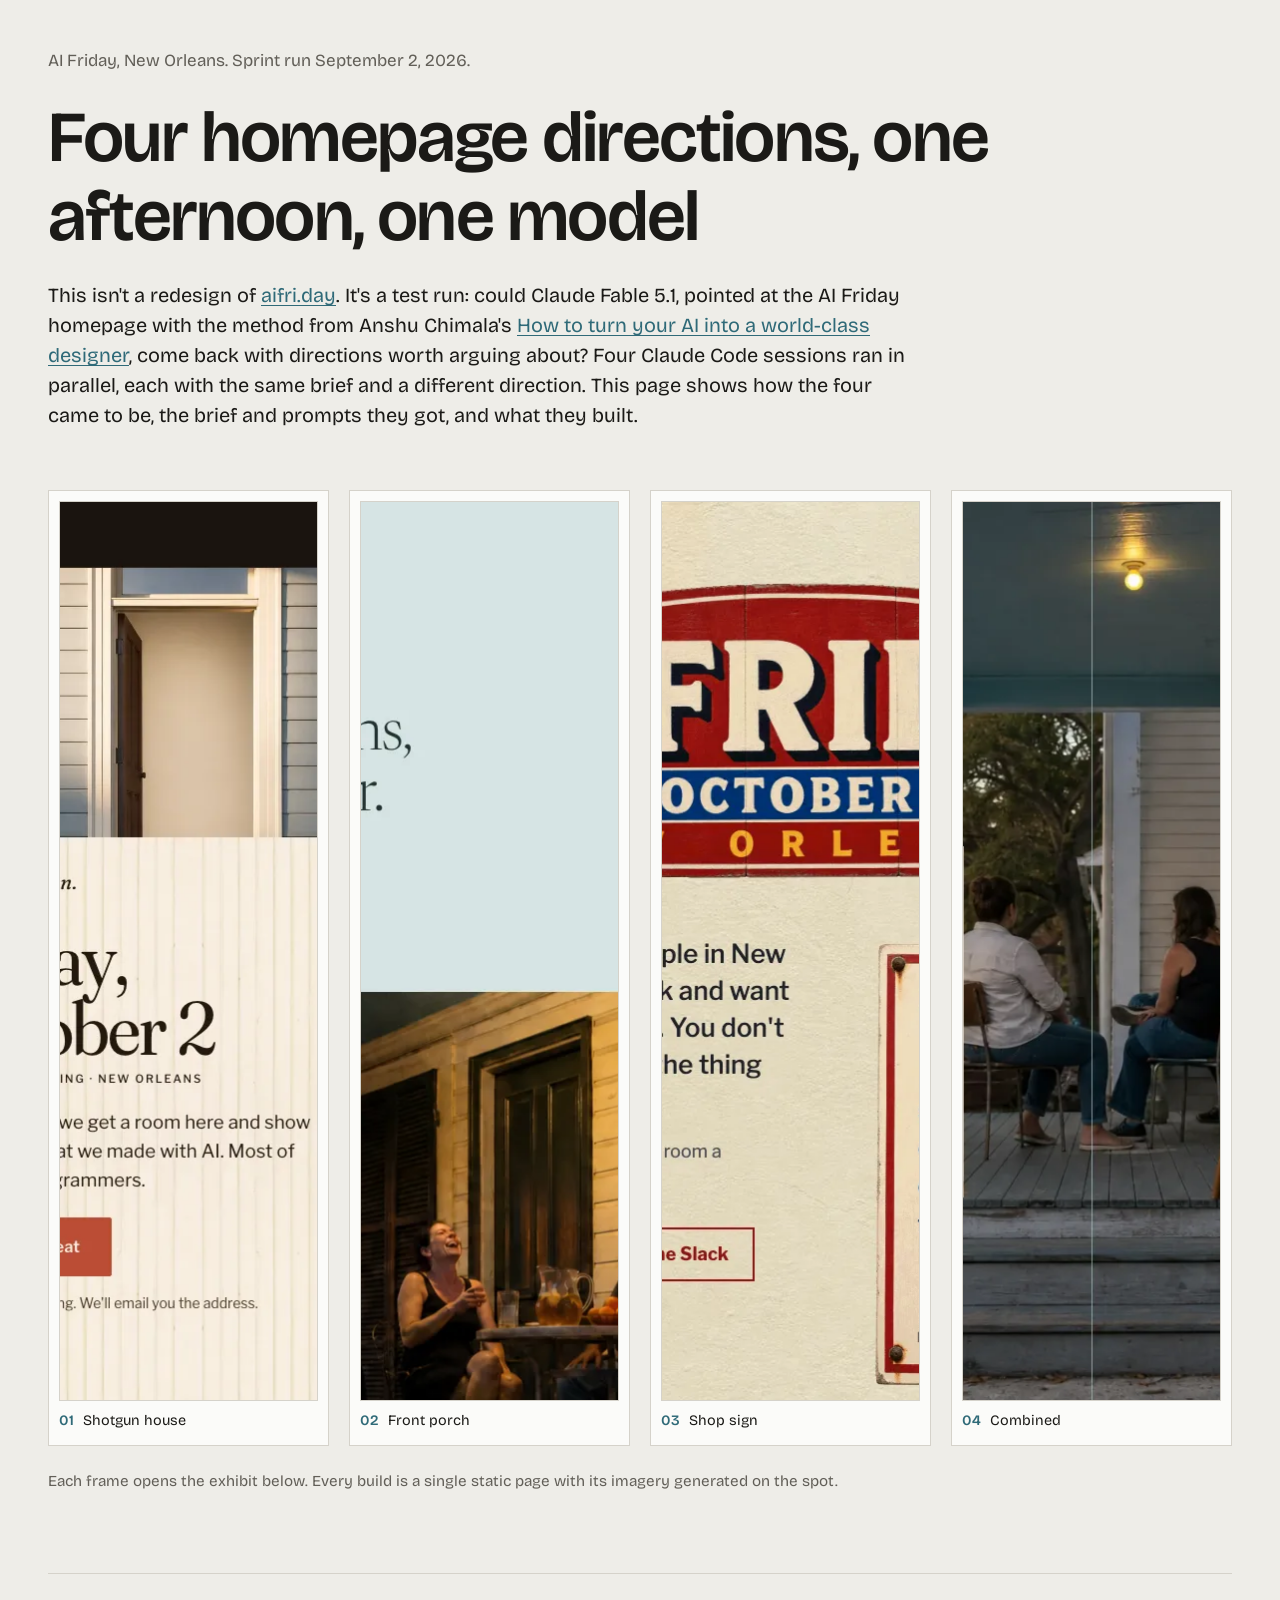
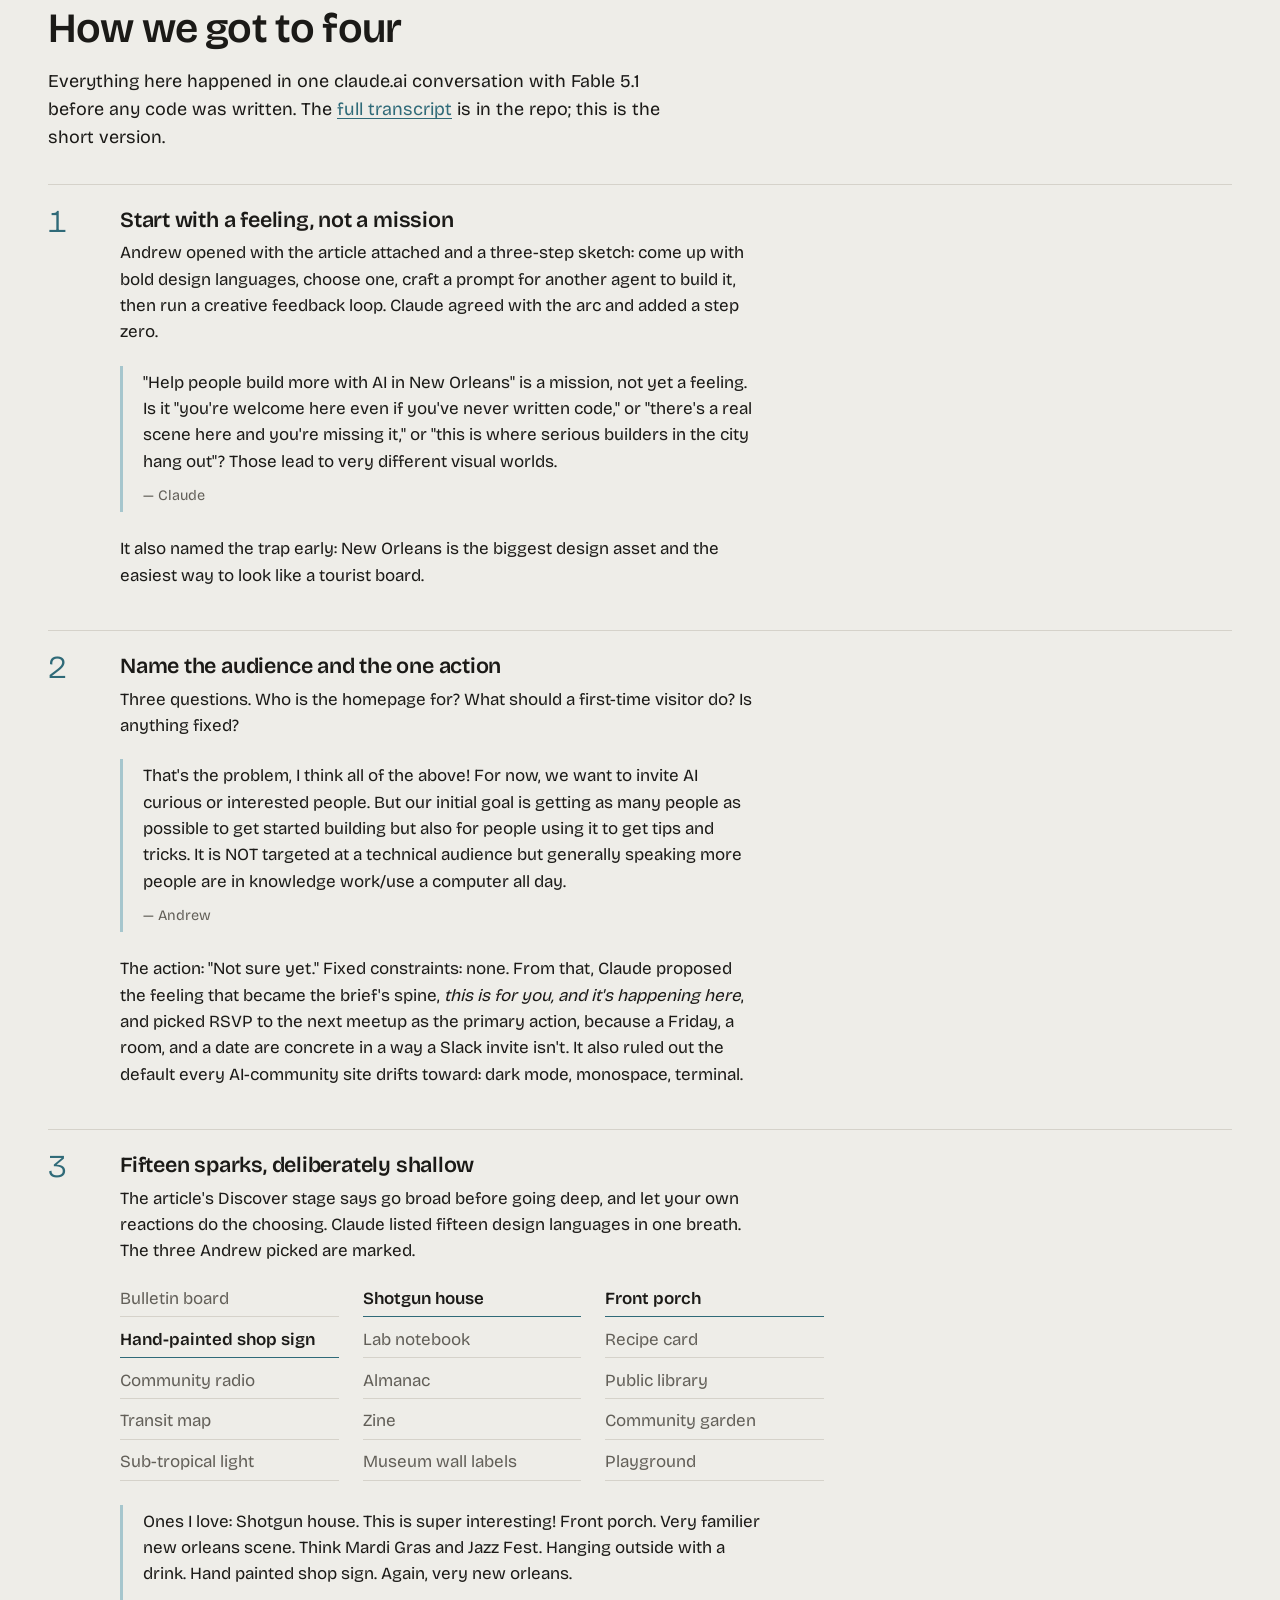
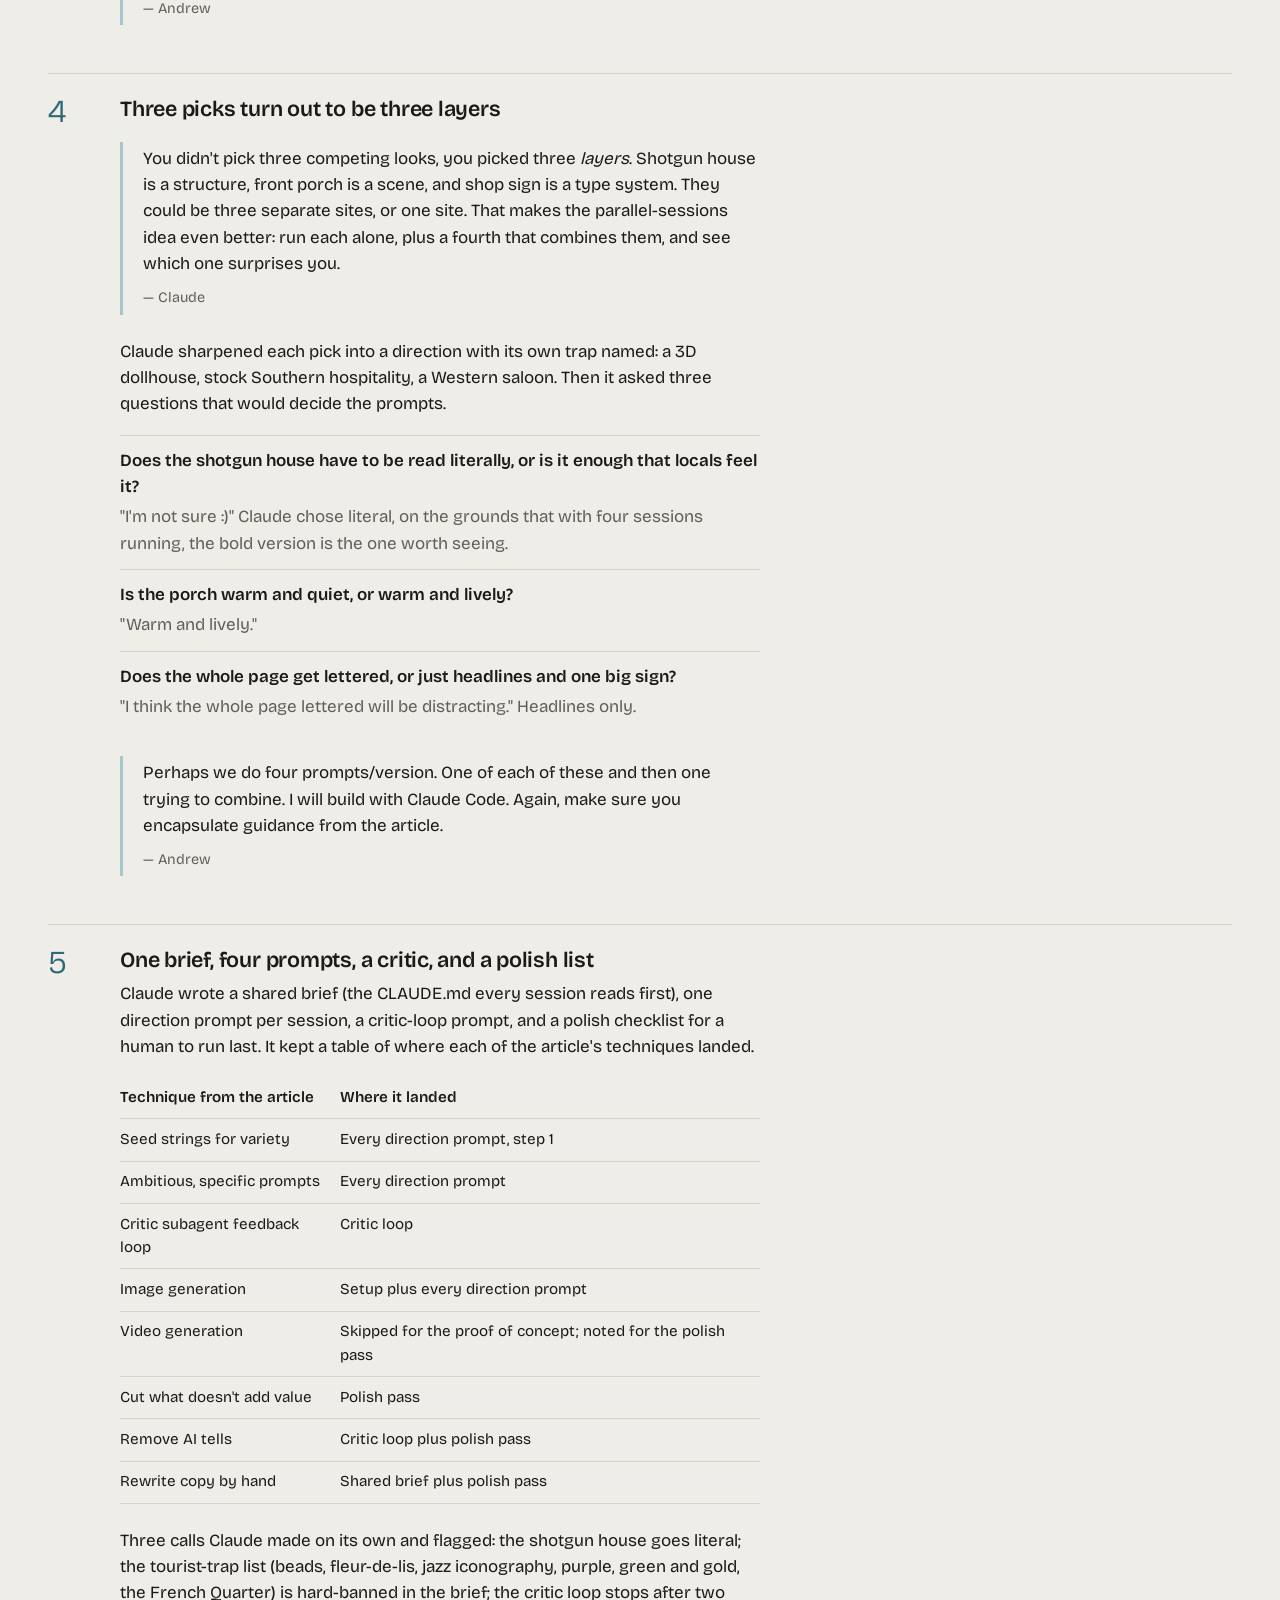
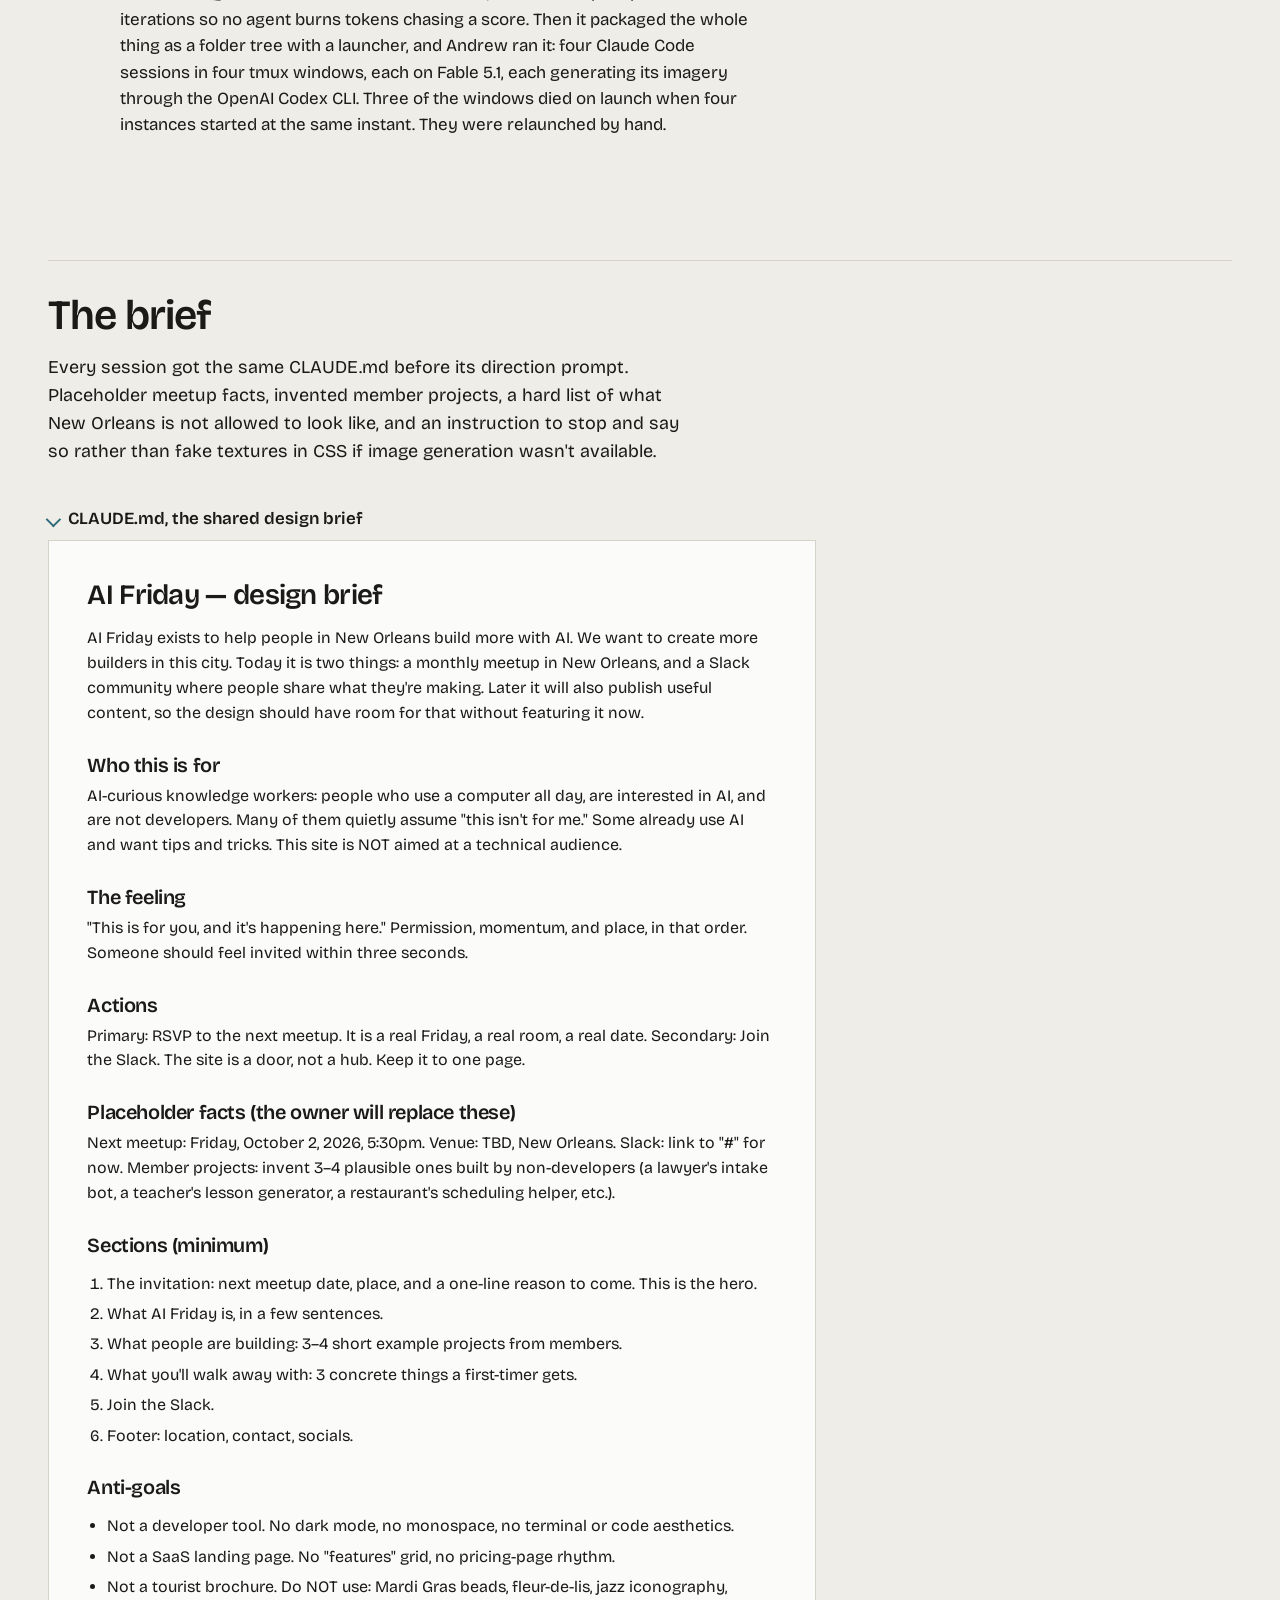
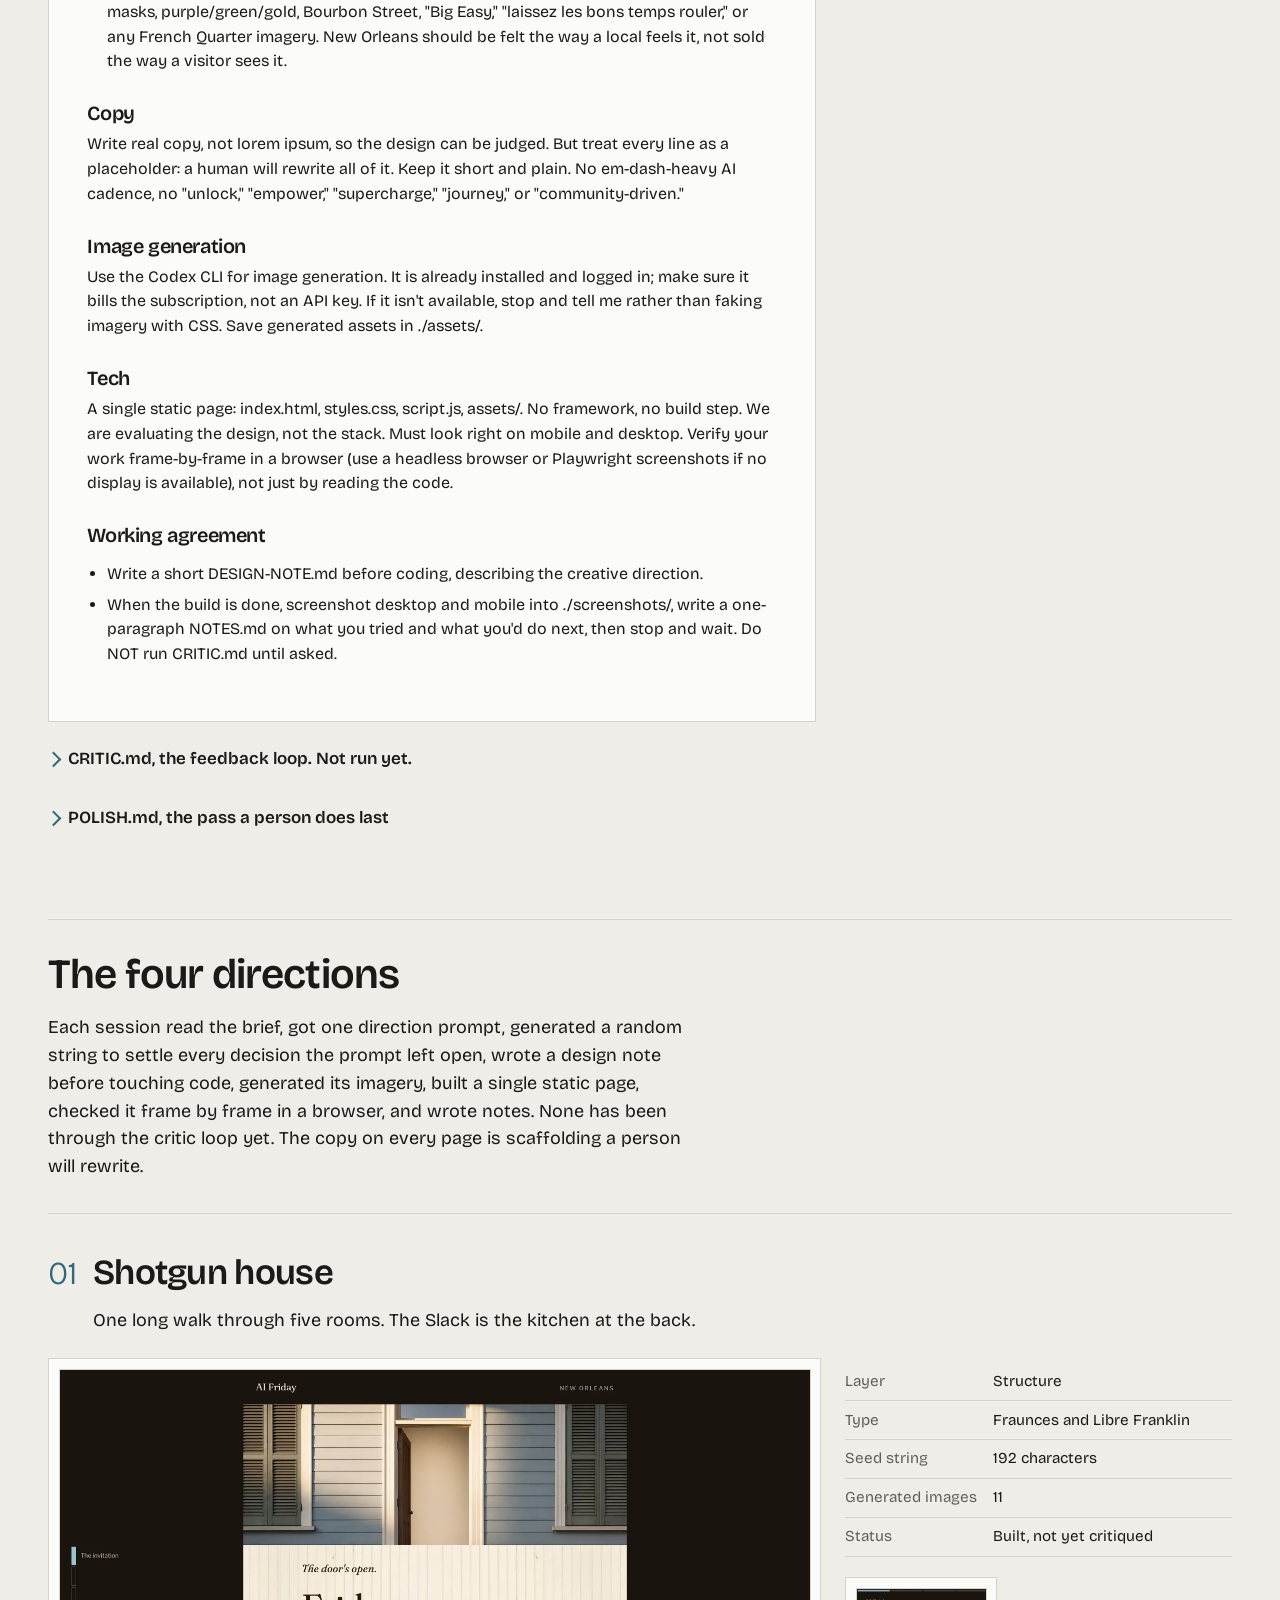
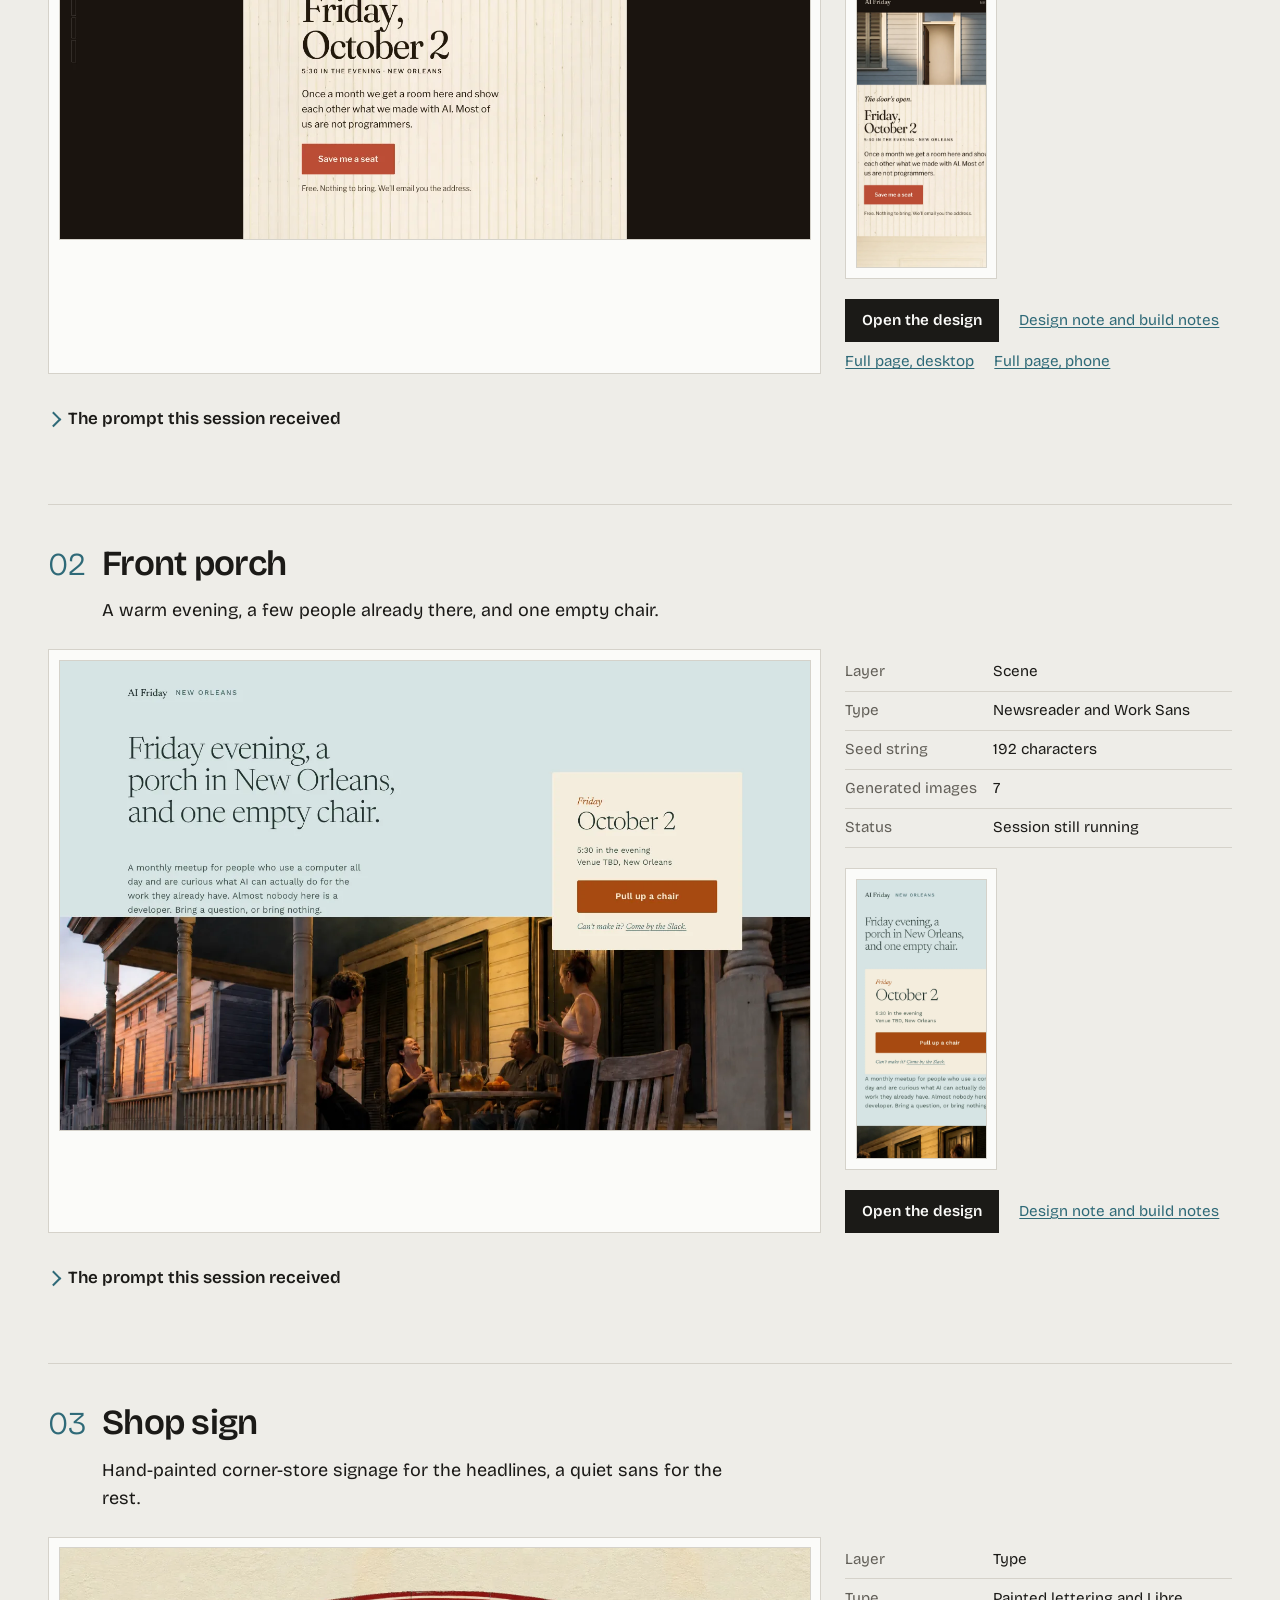
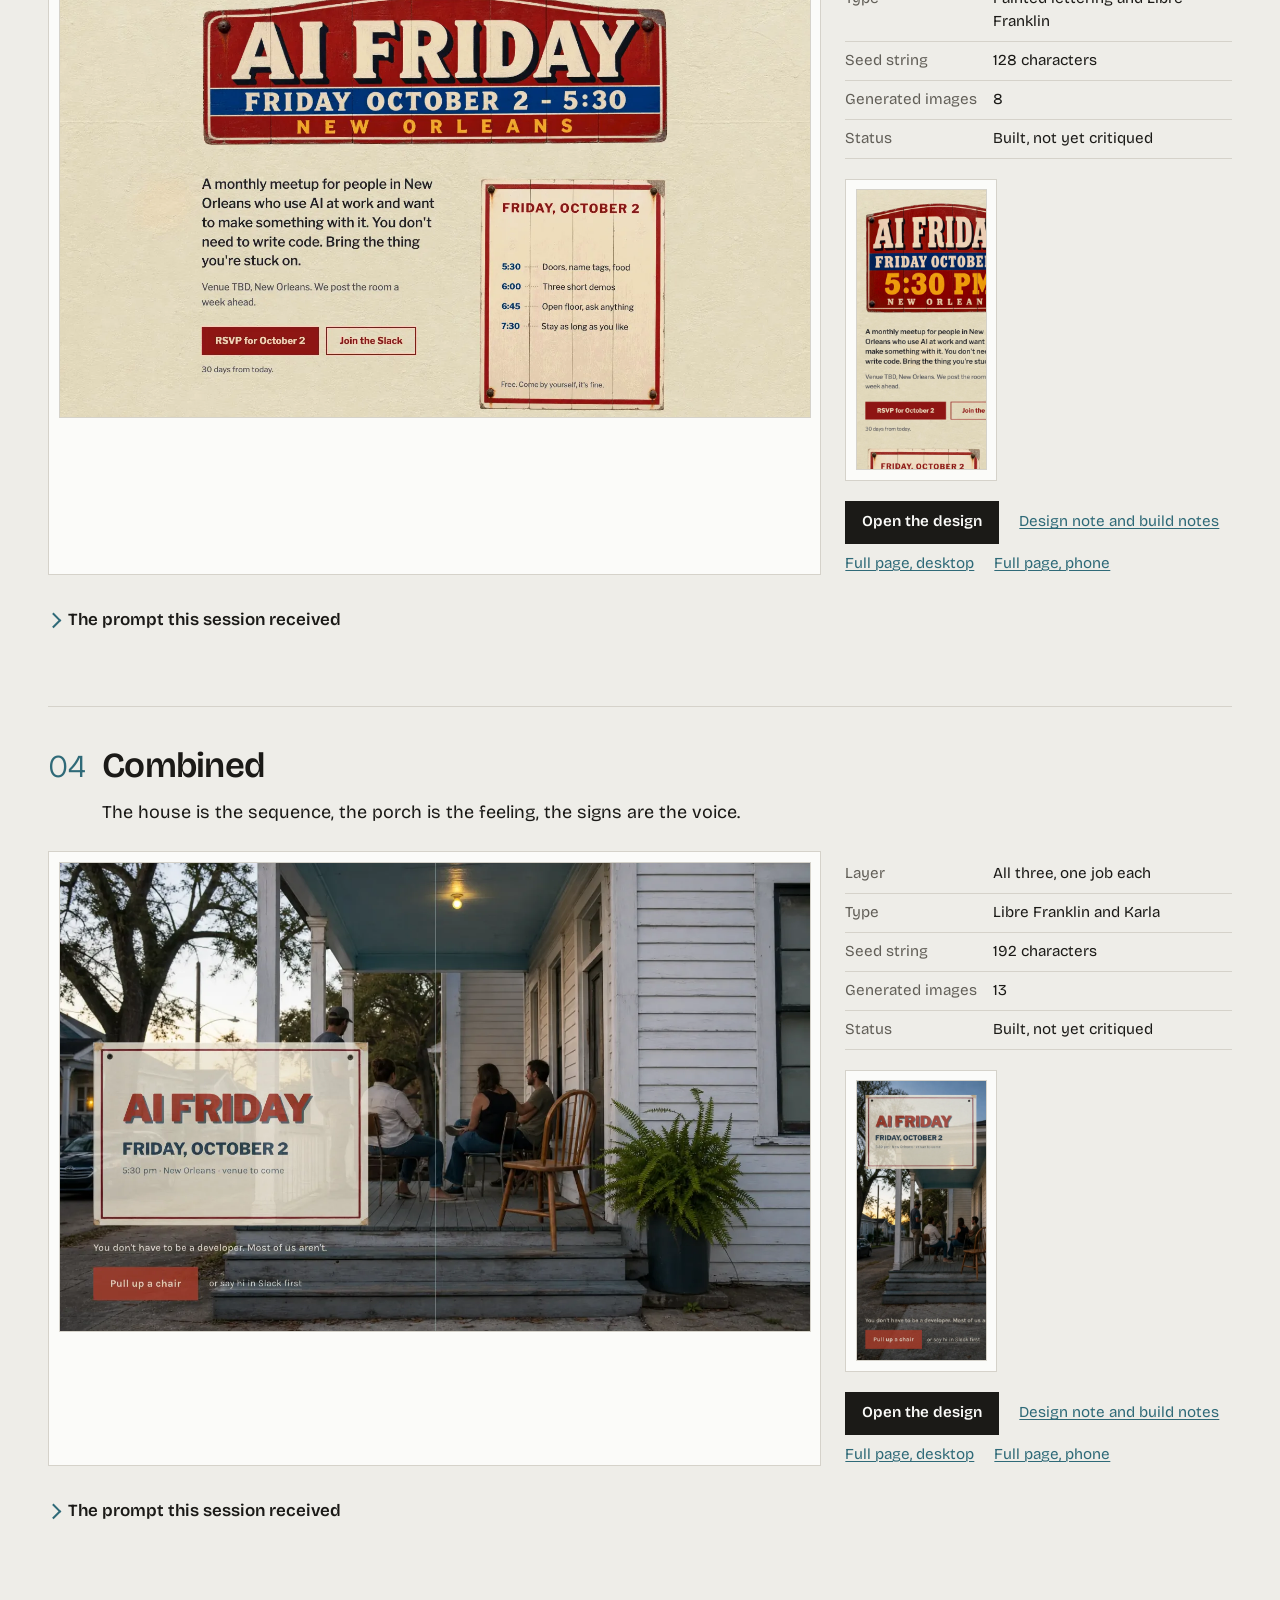
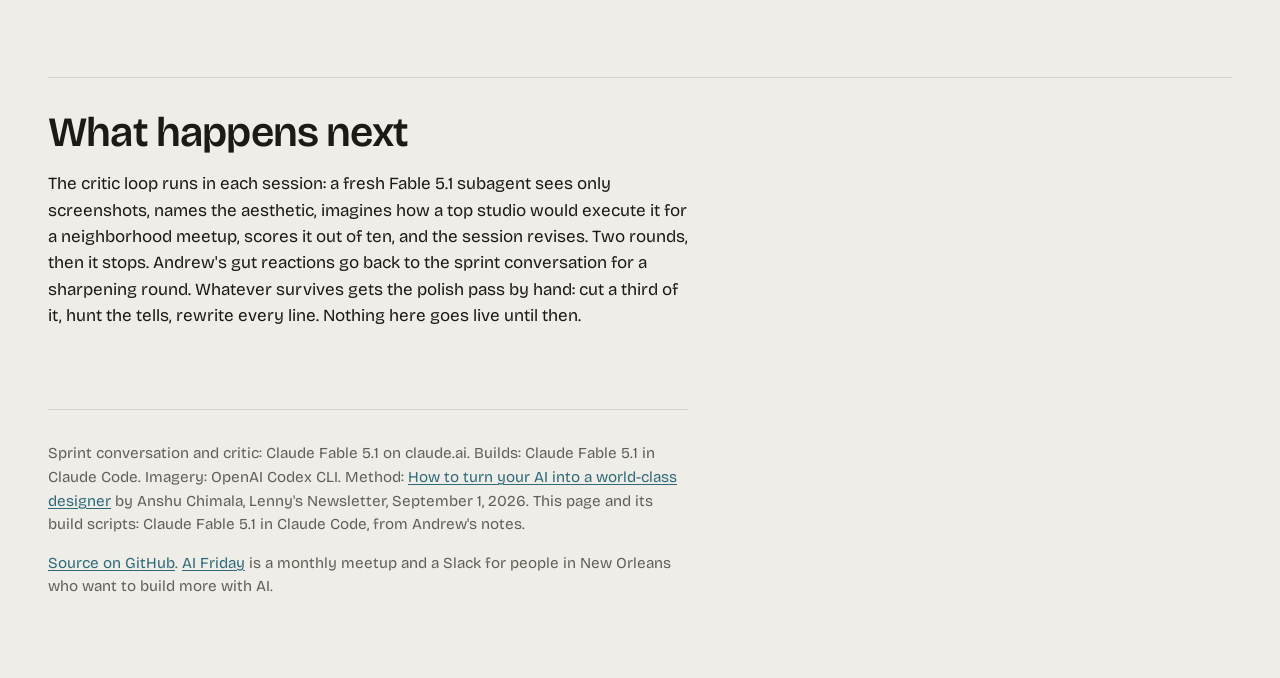
==== index.html @ 865d507d "Scaffold the sprint site: synced designs, build script, templates, tests Co-Authored-By: Claude Fabl" ====
<!doctype html>
<!-- ABOUTME: Template for the sprint page. scripts/build.py fills the double-brace placeholders -->
<!-- ABOUTME: from the four designs' Markdown and writes index.html at the repo root. -->
<html lang="en">
<head>
<meta charset="utf-8">
<meta name="viewport" content="width=device-width, initial-scale=1">
<title>AI Friday design sprint</title>
<meta name="description" content="One afternoon, one brief, four Claude Fable 5.1 sessions. A test of the model and of a method for getting real design out of an AI, run on the AI Friday homepage.">
<link rel="preconnect" href="https://fonts.googleapis.com">
<link rel="preconnect" href="https://fonts.gstatic.com" crossorigin>
<link rel="stylesheet" href="https://fonts.googleapis.com/css2?family=Bricolage+Grotesque:opsz,wght@12..96,300..800&display=swap">
<link rel="stylesheet" href="site/styles.css">
</head>
<body>

<header class="masthead">
  <p class="dateline">AI Friday, New Orleans. Sprint run September 2, 2026.</p>
  <h1>Four homepage directions, one afternoon, one model</h1>
  <p class="dek">This isn't a redesign of <a href="https://aifri.day">aifri.day</a>. It's a test run: could Claude Fable 5.1, pointed at the AI&nbsp;Friday homepage with the method from Anshu Chimala's <a href="https://www.lennysnewsletter.com/p/how-to-turn-your-ai-into-a-world">How to turn your AI into a world-class designer</a>, come back with directions worth arguing about? Four Claude Code sessions ran in parallel, each with the same brief and a different direction. This page shows how the four came to be, the brief and prompts they got, and what they built.</p>
</header>

<section class="wall" aria-label="The four builds">
<a class="wall-frame" href="#01-shotgun-house"><img src="site/shots/01-shotgun-house-desktop.webp" alt="" width="1440" height="900"><span class="wall-label"><b>01</b> Shotgun house</span></a>
<a class="wall-frame" href="#02-front-porch"><img src="site/shots/02-front-porch-desktop.webp" alt="" width="1440" height="900"><span class="wall-label"><b>02</b> Front porch</span></a>
<a class="wall-frame" href="#03-shop-sign"><img src="site/shots/03-shop-sign-desktop.webp" alt="" width="1440" height="900"><span class="wall-label"><b>03</b> Shop sign</span></a>
<a class="wall-frame" href="#04-combined"><img src="site/shots/04-combined-desktop.webp" alt="" width="1440" height="900"><span class="wall-label"><b>04</b> Combined</span></a>
  <p class="wall-caption">Each frame opens the exhibit below. Every build is a single static page with its imagery generated on the spot.</p>
</section>

<section class="process" id="how">
  <h2>How we got to four</h2>
  <p class="lede">Everything here happened in one claude.ai conversation with Fable 5.1 before any code was written. The <a href="source/parent-chat.md">full transcript</a> is in the repo; this is the short version.</p>

  <ol class="steps">
    <li>
      <h3>Start with a feeling, not a mission</h3>
      <p>Andrew opened with the article attached and a three-step sketch: come up with bold design languages, choose one, craft a prompt for another agent to build it, then run a creative feedback loop. Claude agreed with the arc and added a step zero.</p>
      <blockquote><p>"Help people build more with AI in New Orleans" is a mission, not yet a feeling. Is it "you're welcome here even if you've never written code," or "there's a real scene here and you're missing it," or "this is where serious builders in the city hang out"? Those lead to very different visual worlds.</p><cite>Claude</cite></blockquote>
      <p>It also named the trap early: New Orleans is the biggest design asset and the easiest way to look like a tourist board.</p>
    </li>

    <li>
      <h3>Name the audience and the one action</h3>
      <p>Three questions. Who is the homepage for? What should a first-time visitor do? Is anything fixed?</p>
      <blockquote><p>That's the problem, I think all of the above! For now, we want to invite AI curious or interested people. But our initial goal is getting as many people as possible to get started building but also for people using it to get tips and tricks. It is NOT targeted at a technical audience but generally speaking more people are in knowledge work/use a computer all day.</p><cite>Andrew</cite></blockquote>
      <p>The action: "Not sure yet." Fixed constraints: none. From that, Claude proposed the feeling that became the brief's spine, <em>this is for you, and it's happening here</em>, and picked RSVP to the next meetup as the primary action, because a Friday, a room, and a date are concrete in a way a Slack invite isn't. It also ruled out the default every AI-community site drifts toward: dark mode, monospace, terminal.</p>
    </li>

    <li>
      <h3>Fifteen sparks, deliberately shallow</h3>
      <p>The article's Discover stage says go broad before going deep, and let your own reactions do the choosing. Claude listed fifteen design languages in one breath. The three Andrew picked are marked.</p>
      <ul class="sparks">
        <li>Bulletin board</li>
        <li class="picked">Shotgun house</li>
        <li class="picked">Front porch</li>
        <li class="picked">Hand-painted shop sign</li>
        <li>Lab notebook</li>
        <li>Recipe card</li>
        <li>Community radio</li>
        <li>Almanac</li>
        <li>Public library</li>
        <li>Transit map</li>
        <li>Zine</li>
        <li>Community garden</li>
        <li>Sub-tropical light</li>
        <li>Museum wall labels</li>
        <li>Playground</li>
      </ul>
      <blockquote><p>Ones I love: Shotgun house. This is super interesting! Front porch. Very familier new orleans scene. Think Mardi Gras and Jazz Fest. Hanging outside with a drink. Hand painted shop sign. Again, very new orleans.</p><cite>Andrew</cite></blockquote>
    </li>

    <li>
      <h3>Three picks turn out to be three layers</h3>
      <blockquote><p>You didn't pick three competing looks, you picked three <em>layers</em>. Shotgun house is a structure, front porch is a scene, and shop sign is a type system. They could be three separate sites, or one site. That makes the parallel-sessions idea even better: run each alone, plus a fourth that combines them, and see which one surprises you.</p><cite>Claude</cite></blockquote>
      <p>Claude sharpened each pick into a direction with its own trap named: a 3D dollhouse, stock Southern hospitality, a Western saloon. Then it asked three questions that would decide the prompts.</p>
      <dl class="qa">
        <div><dt>Does the shotgun house have to be read literally, or is it enough that locals feel it?</dt><dd>"I'm not sure :)" Claude chose literal, on the grounds that with four sessions running, the bold version is the one worth seeing.</dd></div>
        <div><dt>Is the porch warm and quiet, or warm and lively?</dt><dd>"Warm and lively."</dd></div>
        <div><dt>Does the whole page get lettered, or just headlines and one big sign?</dt><dd>"I think the whole page lettered will be distracting." Headlines only.</dd></div>
      </dl>
      <blockquote><p>Perhaps we do four prompts/version. One of each of these and then one trying to combine. I will build with Claude Code. Again, make sure you encapsulate guidance from the article.</p><cite>Andrew</cite></blockquote>
    </li>

    <li>
      <h3>One brief, four prompts, a critic, and a polish list</h3>
      <p>Claude wrote a shared brief (the CLAUDE.md every session reads first), one direction prompt per session, a critic-loop prompt, and a polish checklist for a human to run last. It kept a table of where each of the article's techniques landed.</p>
      <table class="techniques">
        <thead><tr><th>Technique from the article</th><th>Where it landed</th></tr></thead>
        <tbody>
          <tr><td>Seed strings for variety</td><td>Every direction prompt, step 1</td></tr>
          <tr><td>Ambitious, specific prompts</td><td>Every direction prompt</td></tr>
          <tr><td>Critic subagent feedback loop</td><td>Critic loop</td></tr>
          <tr><td>Image generation</td><td>Setup plus every direction prompt</td></tr>
          <tr><td>Video generation</td><td>Skipped for the proof of concept; noted for the polish pass</td></tr>
          <tr><td>Cut what doesn't add value</td><td>Polish pass</td></tr>
          <tr><td>Remove AI tells</td><td>Critic loop plus polish pass</td></tr>
          <tr><td>Rewrite copy by hand</td><td>Shared brief plus polish pass</td></tr>
        </tbody>
      </table>
      <p>Three calls Claude made on its own and flagged: the shotgun house goes literal; the tourist-trap list (beads, fleur-de-lis, jazz iconography, purple, green and gold, the French Quarter) is hard-banned in the brief; the critic loop stops after two iterations so no agent burns tokens chasing a score. Then it packaged the whole thing as a folder tree with a launcher, and Andrew ran it: four Claude Code sessions in four tmux windows, each on Fable 5.1, each generating its imagery through the OpenAI Codex CLI. Three of the windows died on launch when four instances started at the same instant. They were relaunched by hand.</p>
    </li>
  </ol>
</section>

<section class="brief" id="brief">
  <h2>The brief</h2>
  <p class="lede">Every session got the same CLAUDE.md before its direction prompt. Placeholder meetup facts, invented member projects, a hard list of what New Orleans is not allowed to look like, and an instruction to stop and say so rather than fake textures in CSS if image generation wasn't available.</p>
  <details class="doc" open>
    <summary>CLAUDE.md, the shared design brief</summary>
    <div class="sheet">
<h1>AI Friday — design brief</h1>
<p>AI Friday exists to help people in New Orleans build more with AI. We want to create more builders in this city. Today it is two things: a monthly meetup in New Orleans, and a Slack community where people share what they're making. Later it will also publish useful content, so the design should have room for that without featuring it now.</p>
<h2>Who this is for</h2>
<p>AI-curious knowledge workers: people who use a computer all day, are interested in AI, and are not developers. Many of them quietly assume "this isn't for me." Some already use AI and want tips and tricks. This site is NOT aimed at a technical audience.</p>
<h2>The feeling</h2>
<p>"This is for you, and it's happening here."
Permission, momentum, and place, in that order. Someone should feel invited within three seconds.</p>
<h2>Actions</h2>
<p>Primary: RSVP to the next meetup. It is a real Friday, a real room, a real date.
Secondary: Join the Slack.
The site is a door, not a hub. Keep it to one page.</p>
<h2>Placeholder facts (the owner will replace these)</h2>
<p>Next meetup: Friday, October 2, 2026, 5:30pm. Venue: TBD, New Orleans.
Slack: link to "#" for now.
Member projects: invent 3–4 plausible ones built by non-developers (a lawyer's intake bot, a teacher's lesson generator, a restaurant's scheduling helper, etc.).</p>
<h2>Sections (minimum)</h2>
<ol>
<li>The invitation: next meetup date, place, and a one-line reason to come. This is the hero.</li>
<li>What AI Friday is, in a few sentences.</li>
<li>What people are building: 3–4 short example projects from members.</li>
<li>What you'll walk away with: 3 concrete things a first-timer gets.</li>
<li>Join the Slack.</li>
<li>Footer: location, contact, socials.</li>
</ol>
<h2>Anti-goals</h2>
<ul>
<li>Not a developer tool. No dark mode, no monospace, no terminal or code aesthetics.</li>
<li>Not a SaaS landing page. No "features" grid, no pricing-page rhythm.</li>
<li>Not a tourist brochure. Do NOT use: Mardi Gras beads, fleur-de-lis, jazz iconography, masks, purple/green/gold, Bourbon Street, "Big Easy," "laissez les bons temps rouler," or any French Quarter imagery. New Orleans should be felt the way a local feels it, not sold the way a visitor sees it.</li>
</ul>
<h2>Copy</h2>
<p>Write real copy, not lorem ipsum, so the design can be judged. But treat every line as a placeholder: a human will rewrite all of it. Keep it short and plain. No em-dash-heavy AI cadence, no "unlock," "empower," "supercharge," "journey," or "community-driven."</p>
<h2>Image generation</h2>
<p>Use the Codex CLI for image generation. It is already installed and logged in; make sure it bills the subscription, not an API key. If it isn't available, stop and tell me rather than faking imagery with CSS. Save generated assets in ./assets/.</p>
<h2>Tech</h2>
<p>A single static page: index.html, styles.css, script.js, assets/. No framework, no build step. We are evaluating the design, not the stack. Must look right on mobile and desktop. Verify your work frame-by-frame in a browser (use a headless browser or Playwright screenshots if no display is available), not just by reading the code.</p>
<h2>Working agreement</h2>
<ul>
<li>Write a short DESIGN-NOTE.md before coding, describing the creative direction.</li>
<li>When the build is done, screenshot desktop and mobile into ./screenshots/, write a one-paragraph NOTES.md on what you tried and what you'd do next, then stop and wait. Do NOT run CRITIC.md until asked.</li>
</ul>
    </div>
  </details>
  <details class="doc">
    <summary>CRITIC.md, the feedback loop. Not run yet.</summary>
    <div class="sheet">
<p>I want you to improve this design. To figure out what to focus on, use a Claude Fable 5.1 subagent as a design critic.</p>
<p>Follow this procedure at each iteration:
- Capture a screenshot of the current design at desktop width and one at mobile width.
- Invoke the critic in a fresh context with just the screenshots and the reference images in ./refs (if any). Do not give it the code, implementation details, the design brief, or earlier critiques.
- Ask it to identify the aesthetic this design is going for, imagine how a top design studio would execute that same aesthetic for a neighborhood meetup, and outline the biggest gaps.
- If ./refs has images, ask it to rank the reference images and our screenshot together by polish and taste level. Either way, have it give our design a score out of 10 against that studio-level bar.</p>
<p>Give the critic this guidance in its prompt:
- Think high-level about structure and composition, then look at the fine details.
- Watch for patterns that feel overdone or obviously AI-generated and penalize them: eyebrow labels, generic gradients, excessive cards and containers, too many fonts or text styles, glow effects, decorative elements that serve no purpose, copy that overexplains.
- Watch for tourist-brochure New Orleans and penalize it hard.
- Watch for anything that would make a non-technical person feel this isn't for them.
- Provide tight, specific feedback, not vague prose.
- Be bold and opinionated, not safe.</p>
<p>Do at most two iterations, then stop. Save before/after screenshots to ./screenshots/ and both critiques to CRITIQUES.md so I can see whether it's converging. Do not put a target score in the critic prompt; keep its scoring objective. Use the same critic prompt each time.</p>
    </div>
  </details>
  <details class="doc">
    <summary>POLISH.md, the pass a person does last</summary>
    <div class="sheet">
<h1>Polish pass (you, not the agent)</h1>
<p>Do this on the one or two directions that survive the critic loop.</p>
<p><strong>Cut.</strong> For every element on the page ask what it's earning. AI adds and rarely removes. Expect to delete a third of it. Prompt: "Remove X, Y, and Z. Tighten the remaining spacing. Don't add anything to fill the gap."</p>
<p><strong>Hunt the tells.</strong> Walk the list: eyebrow text, generic gradients, cards and containers, font and style sprawl, italic and accent-color overuse. Don't ban them up front; find each one, ask for an alternative, then judge.</p>
<p><strong>Rewrite the copy.</strong> Every line, by hand, in your voice. This matters more for AI Friday than for a product site: the voice is the brand and the audience is people you'll be standing in a room with. The agent's copy is scaffolding.</p>
<p><strong>Then, and only then, motion.</strong> Once a direction is chosen, the porch scene is a good candidate for a looping generated video clip (fal.ai). Not before.</p>
<p><strong>Save the prompts that didn't work.</strong> Re-run them when the next model ships.</p>
    </div>
  </details>
</section>

<section class="exhibits" id="directions">
  <h2>The four directions</h2>
  <p class="lede">Each session read the brief, got one direction prompt, generated a random string to settle every decision the prompt left open, wrote a design note before touching code, generated its imagery, built a single static page, checked it frame by frame in a browser, and wrote notes. None has been through the critic loop yet. The copy on every page is scaffolding a person will rewrite.</p>
<article class="exhibit" id="01-shotgun-house">
  <header class="exhibit-head">
    <span class="exhibit-num">01</span>
    <h3>Shotgun house</h3>
    <p class="exhibit-line">One long walk through five rooms. The Slack is the kitchen at the back.</p>
  </header>
  <div class="exhibit-body">
    <a class="frame frame--desktop" href="designs/01-shotgun-house/"><img src="site/shots/01-shotgun-house-desktop.webp" alt="Shotgun house homepage at desktop width" loading="lazy" width="1440" height="900"></a>
    <aside class="placard">
      <dl class="facts">
<div><dt>Layer</dt><dd>Structure</dd></div>
<div><dt>Type</dt><dd>Fraunces and Libre Franklin</dd></div>
<div><dt>Seed string</dt><dd>192 characters</dd></div>
<div><dt>Generated images</dt><dd>11</dd></div>
<div><dt>Status</dt><dd>Built, not yet critiqued</dd></div>
      </dl>
      <a class="frame frame--mobile" href="designs/01-shotgun-house/"><img src="site/shots/01-shotgun-house-mobile.webp" alt="Shotgun house homepage at phone width" loading="lazy" width="780" height="1688"></a>
      <nav class="exhibit-links">
<a class="button" href="designs/01-shotgun-house/">Open the design</a>
<a href="designs/01-shotgun-house/notes.html">Design note and build notes</a>
<a href="designs/01-shotgun-house/screenshots/desktop-full.webp">Full page, desktop</a>
<a href="designs/01-shotgun-house/screenshots/mobile-full.webp">Full page, phone</a>
      </nav>
    </aside>
  </div>
  <details class="doc">
    <summary>The prompt this session received</summary>
    <div class="sheet">
<p>Read CLAUDE.md first.</p>
<p>Build the AI Friday homepage as a shotgun house.</p>
<p>The page is one long vertical scroll, and every section is a room, in the order you'd actually walk through one from the street:</p>
<ul>
<li>Front room: the invitation. Next meetup date, place, RSVP. This is the first thing you see through the front door.</li>
<li>Second room: what AI Friday is.</li>
<li>Third room: what people are building.</li>
<li>Fourth room: what you'll walk away with.</li>
<li>Kitchen, at the very back: the Slack. That's where the real conversation happens, and it's the last room in the house.</li>
<li>Back step: footer.</li>
</ul>
<p>Doorways are the section transitions. Scrolling should feel like walking through the house, not paging through a website. Go literal: illustrate the architecture, the thresholds, the changing light as you move deeper in. This is the bold version and I want to see it. But the structure must still work if the illustration were removed: the narrow single column, the sequence of rooms, and the sense of arriving at the kitchen should survive on their own.</p>
<p>Seed-string decisions: exact palette, type pairing, how the light changes room to room, wall texture, the rhythm of the doorways.
Imagery to generate: doorframes, floorboards, wall texture, the view out the back door. Consider layering images with subtle depth or parallax so the rooms feel physical.</p>
<p>Break the rules of what a homepage looks like, but it still has to work as a homepage.</p>
<p>Follow this procedure:
1. Generate a long, random alphanumeric string using a shell script. Use it as inspiration for every decision the brief doesn't already make. Look beyond the surface for subpatterns, special numbers, anything that inspires you. Don't reveal the string in the design.
2. Write DESIGN-NOTE.md defining the creative direction before writing any code.
3. Generate the imagery with the Codex CLI as described in CLAUDE.md. Do not fake textures, light, or surfaces with CSS gradients, box shadows, or filters.
4. Build it. Verify frame-by-frame in the browser at mobile and desktop widths.
5. Screenshot, write NOTES.md, and stop.</p>
<p>The first three seconds should say: you're invited, this is happening, it's here.</p>
    </div>
  </details>
</article>

<article class="exhibit" id="02-front-porch">
  <header class="exhibit-head">
    <span class="exhibit-num">02</span>
    <h3>Front porch</h3>
    <p class="exhibit-line">A warm evening, a few people already there, and one empty chair.</p>
  </header>
  <div class="exhibit-body">
    <a class="frame frame--desktop" href="designs/02-front-porch/"><img src="site/shots/02-front-porch-desktop.webp" alt="Front porch homepage at desktop width" loading="lazy" width="1440" height="900"></a>
    <aside class="placard">
      <dl class="facts">
<div><dt>Layer</dt><dd>Scene</dd></div>
<div><dt>Type</dt><dd>Newsreader and Work Sans</dd></div>
<div><dt>Seed string</dt><dd>192 characters</dd></div>
<div><dt>Generated images</dt><dd>7</dd></div>
<div><dt>Status</dt><dd>Session still running</dd></div>
      </dl>
      <a class="frame frame--mobile" href="designs/02-front-porch/"><img src="site/shots/02-front-porch-mobile.webp" alt="Front porch homepage at phone width" loading="lazy" width="780" height="1688"></a>
      <nav class="exhibit-links">
<a class="button" href="designs/02-front-porch/">Open the design</a>
<a href="designs/02-front-porch/notes.html">Design note and build notes</a>
      </nav>
    </aside>
  </div>
  <details class="doc">
    <summary>The prompt this session received</summary>
    <div class="sheet">
<p>Read CLAUDE.md first.</p>
<p>Build the AI Friday homepage as a front porch on a warm, lively evening.</p>
<p>Not a party. A porch where a few people are already sitting, someone's laughing, there's music coming from somewhere down the block, and there's an empty chair waiting for you. Golden hour tipping into blue hour. The whole page is that scene, and the interface is hospitality: the RSVP is "pull up a chair," the Slack is "come by anytime," the meetup is something you're invited to, not something you register for.</p>
<p>Local detail to build around: haint blue, the pale blue that porch ceilings are painted across the city. Make it the primary color. It's distinctive and quiet and locals will recognize it without a single cliché. Pair it with the warm colors of evening light, wood, and whatever is in people's glasses.</p>
<p>The imagery must be photographic or painterly. No vector illustration, no flat icons. The porch should feel like a real place with real light. Lively means people, movement, warmth. It does not mean a crowd, beads, or a bar.</p>
<p>Generate the hero image first and let it dictate the palette and composition of everything below it. Generate supporting imagery for the other sections only where it adds warmth; empty space is fine on a porch. The page needs a real system beneath the scene: consistent type, spacing, and components that carry the same warmth without the photo doing all the work.</p>
<p>Seed-string decisions: secondary palette, type pairing, exact time of evening, style of the house, what's on the table, how the sections are arranged on or around the porch.</p>
<p>Follow this procedure:
1. Generate a long, random alphanumeric string using a shell script. Use it as inspiration for every decision the brief doesn't already make. Look beyond the surface for subpatterns, special numbers, anything that inspires you. Don't reveal the string in the design.
2. Write DESIGN-NOTE.md defining the creative direction before writing any code.
3. Generate the imagery with the Codex CLI as described in CLAUDE.md. Do not fake textures, light, or surfaces with CSS gradients, box shadows, or filters.
4. Build it. Verify frame-by-frame in the browser at mobile and desktop widths.
5. Screenshot, write NOTES.md, and stop.</p>
<p>The first three seconds should say: you're invited, this is happening, it's here.</p>
    </div>
  </details>
</article>

<article class="exhibit" id="03-shop-sign">
  <header class="exhibit-head">
    <span class="exhibit-num">03</span>
    <h3>Shop sign</h3>
    <p class="exhibit-line">Hand-painted corner-store signage for the headlines, a quiet sans for the rest.</p>
  </header>
  <div class="exhibit-body">
    <a class="frame frame--desktop" href="designs/03-shop-sign/"><img src="site/shots/03-shop-sign-desktop.webp" alt="Shop sign homepage at desktop width" loading="lazy" width="1440" height="900"></a>
    <aside class="placard">
      <dl class="facts">
<div><dt>Layer</dt><dd>Type</dd></div>
<div><dt>Type</dt><dd>Painted lettering and Libre Franklin</dd></div>
<div><dt>Seed string</dt><dd>128 characters</dd></div>
<div><dt>Generated images</dt><dd>8</dd></div>
<div><dt>Status</dt><dd>Built, not yet critiqued</dd></div>
      </dl>
      <a class="frame frame--mobile" href="designs/03-shop-sign/"><img src="site/shots/03-shop-sign-mobile.webp" alt="Shop sign homepage at phone width" loading="lazy" width="780" height="1688"></a>
      <nav class="exhibit-links">
<a class="button" href="designs/03-shop-sign/">Open the design</a>
<a href="designs/03-shop-sign/notes.html">Design note and build notes</a>
<a href="designs/03-shop-sign/screenshots/desktop-full.webp">Full page, desktop</a>
<a href="designs/03-shop-sign/screenshots/mobile-full.webp">Full page, phone</a>
      </nav>
    </aside>
  </div>
  <details class="doc">
    <summary>The prompt this session received</summary>
    <div class="sheet">
<p>Read CLAUDE.md first.</p>
<p>Build the AI Friday homepage using hand-painted shop signage as the type system.</p>
<p>The vernacular is New Orleans corner store, po-boy shop, laundromat, neighborhood grocery: enamel color on wood or brick, lettering done by a sign painter, a drop shadow that was painted not rendered, "COLD DRINKS" and "OPEN" and hand-lettered price boards. It is NOT Western saloon, NOT rustic farmhouse, NOT hipster café. If it starts to feel like a coffee shop chalkboard, it's wrong.</p>
<p>Signage is for headlines only. One big painted sign is the hero: the next meetup, painted like it's hanging over a shop door. Each section header is a smaller painted sign. The month's schedule reads like a menu board. Member projects are the "specials." Everything else, body copy, buttons, form fields, footer, is set in a clean, quiet sans-serif with plenty of air. The signs are the personality; the rest of the page gets out of their way. Lettering the whole page would be exhausting; don't.</p>
<p>This direction lives or dies on texture. Every painted surface must be generated: the sign boards, the painted lettering, the wear at the edges, the wood or brick behind it. A display font with a CSS text-shadow will look like a template and is not acceptable. Generate the signs as images, or generate the surfaces and composite live text over them if the copy needs to stay editable; explain which you chose and why in DESIGN-NOTE.md. Generate the hero sign first and let it set the palette.</p>
<p>Seed-string decisions: the enamel palette, sign shapes, surface material, the sans-serif pairing, layout rhythm.</p>
<p>Follow this procedure:
1. Generate a long, random alphanumeric string using a shell script. Use it as inspiration for every decision the brief doesn't already make. Look beyond the surface for subpatterns, special numbers, anything that inspires you. Don't reveal the string in the design.
2. Write DESIGN-NOTE.md defining the creative direction before writing any code.
3. Generate the imagery with the Codex CLI as described in CLAUDE.md. Do not fake textures, light, or surfaces with CSS gradients, box shadows, or filters.
4. Build it. Verify frame-by-frame in the browser at mobile and desktop widths.
5. Screenshot, write NOTES.md, and stop.</p>
<p>The first three seconds should say: you're invited, this is happening, it's here.</p>
    </div>
  </details>
</article>

<article class="exhibit" id="04-combined">
  <header class="exhibit-head">
    <span class="exhibit-num">04</span>
    <h3>Combined</h3>
    <p class="exhibit-line">The house is the sequence, the porch is the feeling, the signs are the voice.</p>
  </header>
  <div class="exhibit-body">
    <a class="frame frame--desktop" href="designs/04-combined/"><img src="site/shots/04-combined-desktop.webp" alt="Combined homepage at desktop width" loading="lazy" width="1440" height="900"></a>
    <aside class="placard">
      <dl class="facts">
<div><dt>Layer</dt><dd>All three, one job each</dd></div>
<div><dt>Type</dt><dd>Libre Franklin and Karla</dd></div>
<div><dt>Seed string</dt><dd>192 characters</dd></div>
<div><dt>Generated images</dt><dd>13</dd></div>
<div><dt>Status</dt><dd>Built, not yet critiqued</dd></div>
      </dl>
      <a class="frame frame--mobile" href="designs/04-combined/"><img src="site/shots/04-combined-mobile.webp" alt="Combined homepage at phone width" loading="lazy" width="780" height="1688"></a>
      <nav class="exhibit-links">
<a class="button" href="designs/04-combined/">Open the design</a>
<a href="designs/04-combined/notes.html">Design note and build notes</a>
<a href="designs/04-combined/screenshots/desktop-00-full-page.webp">Full page, desktop</a>
<a href="designs/04-combined/screenshots/mobile-00-full-page.webp">Full page, phone</a>
      </nav>
    </aside>
  </div>
  <details class="doc">
    <summary>The prompt this session received</summary>
    <div class="sheet">
<p>Read CLAUDE.md first.</p>
<p>Build the AI Friday homepage combining three ideas into one design. This is the ambitious one and it may not work. Try it anyway.</p>
<p>Structure: a shotgun house. One long vertical scroll where each section is a room in the order you'd walk through one: front room (the invitation), middle rooms (what AI Friday is, what people are building, what you'll walk away with), kitchen at the back (the Slack), back step (footer). Doorways are the transitions. Scrolling should feel like walking through the house.</p>
<p>Scene: the front room is a front porch on a warm, lively evening. Golden hour into blue hour, a few people already there, an empty chair, music from down the block. The RSVP is "pull up a chair." Haint blue, the pale blue of the city's porch ceilings, is the primary color. As you move deeper into the house the light changes and the scene gives way to the rooms.</p>
<p>Type: hand-painted shop signage for headlines only. Corner store, po-boy shop, laundromat vernacular; not saloon, not farmhouse, not café. One big painted sign at the front announces the next meetup. Each room's header is a smaller sign. Everything else is a clean, quiet sans-serif.</p>
<p>The risk here is clutter: three ideas fighting for attention. Resolve it by giving each idea one job. The house is the structure and nothing else. The porch is the feeling and lives mostly in the first screen. The signs are the voice and appear only as headers. If any of them tries to do more than its job, cut it back. Explain in DESIGN-NOTE.md how the three hand off to each other, and in NOTES.md what fought with what.</p>
<p>Imagery to generate: the porch scene, the architectural surfaces, the painted signs.</p>
<p>Follow this procedure:
1. Generate a long, random alphanumeric string using a shell script. Use it as inspiration for every decision the brief doesn't already make. Look beyond the surface for subpatterns, special numbers, anything that inspires you. Don't reveal the string in the design.
2. Write DESIGN-NOTE.md defining the creative direction before writing any code.
3. Generate the imagery with the Codex CLI as described in CLAUDE.md. Do not fake textures, light, or surfaces with CSS gradients, box shadows, or filters.
4. Build it. Verify frame-by-frame in the browser at mobile and desktop widths.
5. Screenshot, write NOTES.md, and stop.</p>
<p>The first three seconds should say: you're invited, this is happening, it's here.</p>
    </div>
  </details>
</article>

</section>

<section class="next" id="next">
  <h2>What happens next</h2>
  <p>The critic loop runs in each session: a fresh Fable 5.1 subagent sees only screenshots, names the aesthetic, imagines how a top studio would execute it for a neighborhood meetup, scores it out of ten, and the session revises. Two rounds, then it stops. Andrew's gut reactions go back to the sprint conversation for a sharpening round. Whatever survives gets the polish pass by hand: cut a third of it, hunt the tells, rewrite every line. Nothing here goes live until then.</p>
</section>

<footer class="colophon">
  <p>Sprint conversation and critic: Claude Fable 5.1 on claude.ai. Builds: Claude Fable 5.1 in Claude Code. Imagery: OpenAI Codex CLI. Method: <a href="https://www.lennysnewsletter.com/p/how-to-turn-your-ai-into-a-world">How to turn your AI into a world-class designer</a> by Anshu Chimala, Lenny's Newsletter, September 1, 2026. This page and its build scripts: Claude Fable 5.1 in Claude Code, from Andrew's notes.</p>
  <p><a href="https://github.com/andrewedunn/aifriday-fable5.1-design">Source on GitHub</a>. <a href="https://aifri.day">AI Friday</a> is a monthly meetup and a Slack for people in New Orleans who want to build more with AI.</p>
</footer>

</body>
</html>
---- site/styles.css ----
/* ABOUTME: Styles for the sprint page and the per-design notes pages. One family, */
/* ABOUTME: a gallery-wall palette, and haint blue as the single accent. */

:root {
  --wall: #eeede8;
  --sheet: #fbfbf9;
  --ink: #1b1a17;
  --ink-2: #625f58;
  --rule: #d5d2ca;
  --haint: #a6c6cd;
  --haint-ink: #2f6a78;
  --font: "Bricolage Grotesque", "Helvetica Neue", Arial, sans-serif;
  --measure: 40rem;
  --wide: 76rem;
}

* { box-sizing: border-box; }

html { background: var(--wall); }

body {
  margin: 0;
  padding: 0 clamp(1rem, 4vw, 3rem) 4rem;
  color: var(--ink);
  background: var(--wall);
  font-family: var(--font);
  font-size: 1.0625rem;
  line-height: 1.55;
  font-optical-sizing: auto;
  -webkit-font-smoothing: antialiased;
}

a { color: var(--haint-ink); text-decoration-thickness: 1px; text-underline-offset: 0.14em; }
a:hover { color: var(--ink); }
:focus-visible { outline: 2px solid var(--haint-ink); outline-offset: 3px; }

h1, h2, h3 { font-weight: 600; letter-spacing: -0.01em; line-height: 1.1; margin: 0; }
h1 { font-size: clamp(2.4rem, 5.6vw, 4.6rem); letter-spacing: -0.025em; max-width: 22ch; }
h2 { font-size: clamp(1.8rem, 3.4vw, 2.6rem); letter-spacing: -0.02em; margin-bottom: 1rem; }
h3 { font-size: 1.35rem; margin-bottom: 0.5rem; }
p { margin: 0 0 1em; }
.muted { color: var(--ink-2); }

/* Masthead */
.masthead { max-width: var(--wide); margin: 0 auto; padding: 3rem 0 2.5rem; }
.dateline { color: var(--ink-2); margin-bottom: 1.5rem; }
.dek { max-width: 54rem; font-size: 1.25rem; line-height: 1.5; margin-top: 1.5rem; }

/* The wall: four frames in a row */
.wall {
  max-width: var(--wide);
  margin: 0 auto 5rem;
  display: grid;
  grid-template-columns: repeat(4, 1fr);
  gap: 1.25rem;
}
.wall-frame {
  display: block;
  background: var(--sheet);
  padding: 0.6rem 0.6rem 0.75rem;
  border: 1px solid var(--rule);
  text-decoration: none;
  color: var(--ink);
  transition: transform 160ms ease;
}
.wall-frame:hover { transform: translateY(-3px); color: var(--ink); }
.wall-frame img, .wall-empty {
  display: block;
  width: 100%;
  aspect-ratio: 16 / 10;
  object-fit: cover;
  object-position: top;
  border: 1px solid var(--rule);
  background: var(--wall);
}
.wall-empty { display: grid; place-items: center; color: var(--ink-2); font-size: 0.9rem; }
.wall-label { display: block; margin-top: 0.6rem; font-size: 0.9rem; }
.wall-label b { font-weight: 600; margin-right: 0.35rem; color: var(--haint-ink); }
.wall-caption { grid-column: 1 / -1; color: var(--ink-2); font-size: 0.95rem; margin: 0.25rem 0 0; }

/* Sections */
section, .colophon { max-width: var(--wide); margin: 0 auto; }
.process, .brief, .exhibits, .next { padding-top: 2rem; margin-bottom: 5rem; border-top: 1px solid var(--rule); }
.lede { max-width: var(--measure); font-size: 1.125rem; margin-bottom: 2rem; }
.process p, .process blockquote, .process dl, .process table, .next p { max-width: var(--measure); }

/* Process steps: the number sits in the margin on wide screens */
.steps { list-style: none; margin: 0; padding: 0; counter-reset: step; }
.steps > li { position: relative; padding: 1.5rem 0 1.5rem 4.5rem; border-top: 1px solid var(--rule); counter-increment: step; }
.steps > li::before {
  content: counter(step);
  position: absolute; left: 0; top: 1.35rem;
  font-size: 2rem; font-weight: 300; line-height: 1; color: var(--haint-ink);
  font-variant-numeric: tabular-nums;
}
blockquote {
  margin: 1.25rem 0 1.5rem;
  padding: 0.25rem 0 0.25rem 1.25rem;
  border-left: 3px solid var(--haint);
  color: var(--ink);
}
blockquote p { margin-bottom: 0.4em; }
blockquote cite { font-style: normal; font-size: 0.9rem; color: var(--ink-2); }
blockquote cite::before { content: "\2014\00a0"; }

.sparks {
  list-style: none; margin: 0 0 1.5rem; padding: 0;
  max-width: 44rem;
  display: grid; grid-template-columns: repeat(3, 1fr); gap: 0.35rem 1.5rem;
}
.sparks li { padding: 0.25rem 0; border-bottom: 1px solid var(--rule); color: var(--ink-2); }
.sparks li.picked { color: var(--ink); font-weight: 600; border-bottom-color: var(--haint-ink); }

.qa { margin: 1rem 0 1.5rem; }
.qa div { padding: 0.75rem 0; border-top: 1px solid var(--rule); }
.qa dt { font-weight: 600; margin-bottom: 0.25rem; }
.qa dd { margin: 0; color: var(--ink-2); }

table.techniques { border-collapse: collapse; width: 100%; margin: 1rem 0 1.5rem; font-size: 0.95rem; }
.techniques th, .techniques td { text-align: left; padding: 0.55rem 0.75rem 0.55rem 0; border-bottom: 1px solid var(--rule); vertical-align: top; }
.techniques th { font-weight: 600; }

/* Documents: the brief and the prompts, shown as sheets pinned to the wall */
details.doc { margin: 0 0 1rem; }
details.doc > summary {
  cursor: pointer; list-style: none;
  display: inline-flex; align-items: center; gap: 0.6rem;
  padding: 0.5rem 0; font-weight: 600;
}
details.doc > summary::-webkit-details-marker { display: none; }
details.doc > summary::before {
  content: ""; width: 0.55rem; height: 0.55rem;
  border-right: 2px solid var(--haint-ink); border-bottom: 2px solid var(--haint-ink);
  transform: rotate(-45deg); transition: transform 120ms ease;
}
details.doc[open] > summary::before { transform: rotate(45deg); }
.sheet {
  background: var(--sheet);
  border: 1px solid var(--rule);
  padding: clamp(1.25rem, 3vw, 2.5rem);
  max-width: 48rem;
  font-size: 1rem;
}
.sheet h1 { font-size: 1.75rem; margin-bottom: 1rem; }
.sheet h2 { font-size: 1.25rem; margin: 1.75rem 0 0.5rem; }
.sheet h3 { font-size: 1.05rem; margin: 1.25rem 0 0.4rem; }
.sheet ul, .sheet ol { padding-left: 1.25rem; }
.sheet li { margin-bottom: 0.35em; }
.sheet table { border-collapse: collapse; width: 100%; font-size: 0.92rem; margin: 1rem 0; }
.sheet th, .sheet td { text-align: left; padding: 0.4rem 0.6rem 0.4rem 0; border-bottom: 1px solid var(--rule); vertical-align: top; }
.sheet pre { background: var(--wall); padding: 1rem; overflow-x: auto; font-size: 0.85rem; }
.sheet code { font-family: ui-monospace, SFMono-Regular, Menlo, monospace; font-size: 0.9em; }
.sheet hr { border: 0; border-top: 1px solid var(--rule); margin: 2rem 0; }
.sheet img { max-width: 100%; }

/* Exhibits */
.exhibit { padding: 2.5rem 0 3rem; border-top: 1px solid var(--rule); }
.exhibit-head { display: grid; grid-template-columns: auto 1fr; column-gap: 1rem; align-items: baseline; margin-bottom: 1.5rem; }
.exhibit-num { font-size: 2rem; font-weight: 300; color: var(--haint-ink); line-height: 1; }
.exhibit-head h3 { font-size: clamp(1.6rem, 3vw, 2.2rem); letter-spacing: -0.02em; }
.exhibit-line { grid-column: 2; margin: 0.35rem 0 0; font-size: 1.125rem; max-width: 40rem; }
.exhibit-body { display: grid; grid-template-columns: minmax(0, 2fr) minmax(16rem, 1fr); gap: 1.5rem; margin-bottom: 1.5rem; }
.frame { display: block; background: var(--sheet); border: 1px solid var(--rule); padding: 0.6rem; transition: transform 160ms ease; }
.frame:hover { transform: translateY(-3px); }
.frame img { display: block; width: 100%; height: auto; border: 1px solid var(--rule); }
.frame--empty { display: grid; place-items: center; aspect-ratio: 16 / 10; color: var(--ink-2); text-align: center; }
.frame--empty p { margin: 0; padding: 1rem; }
.frame--mobile { width: 9.5rem; margin: 1.25rem 0 0; }
.placard { align-self: start; }
.facts { margin: 0; padding: 0.25rem 0 0; }
.facts div { display: grid; grid-template-columns: 8.5rem 1fr; gap: 0.75rem; padding: 0.45rem 0; border-bottom: 1px solid var(--rule); font-size: 0.95rem; }
.facts dt { color: var(--ink-2); }
.facts dd { margin: 0; }
.exhibit-links { display: flex; flex-wrap: wrap; gap: 0.5rem 1.25rem; align-items: center; margin-top: 1.25rem; font-size: 0.95rem; }
.button {
  display: inline-block; padding: 0.55rem 1rem;
  background: var(--ink); color: var(--sheet); text-decoration: none; font-weight: 600;
  border: 1px solid var(--ink);
}
.button:hover { background: var(--haint-ink); border-color: var(--haint-ink); color: var(--sheet); }

/* Colophon */
.colophon { padding-top: 2rem; border-top: 1px solid var(--rule); color: var(--ink-2); font-size: 0.95rem; max-width: var(--measure); margin-left: 0; }

/* Notes pages */
.notes-page { max-width: 52rem; margin: 0 auto; }
.notes-head { padding: 2.5rem 0 1.5rem; }
.notes-head .back { display: inline-block; margin-bottom: 1.5rem; }
.notes-kicker { color: var(--haint-ink); font-weight: 600; margin-bottom: 0.25rem; }
.notes-head h1 { font-size: clamp(2rem, 4vw, 3rem); margin-bottom: 0.75rem; }
.sheet--page { max-width: none; }

@media (max-width: 900px) {
  .wall { grid-template-columns: repeat(2, 1fr); }
  .exhibit-body { grid-template-columns: 1fr; }
  .frame--mobile { width: 8rem; }
  .sparks { grid-template-columns: repeat(2, 1fr); }
}
@media (max-width: 560px) {
  .wall { grid-template-columns: 1fr; }
  .steps > li { padding-left: 0; padding-top: 3rem; }
  .steps > li::before { top: 0.9rem; }
  .sparks { grid-template-columns: 1fr; }
  .facts div { grid-template-columns: 7rem 1fr; }
  .exhibit-head { grid-template-columns: 1fr; }
  .exhibit-line { grid-column: 1; }
}
@media (prefers-reduced-motion: reduce) {
  .wall-frame, .frame, details.doc > summary::before { transition: none; }
  .wall-frame:hover, .frame:hover { transform: none; }
}
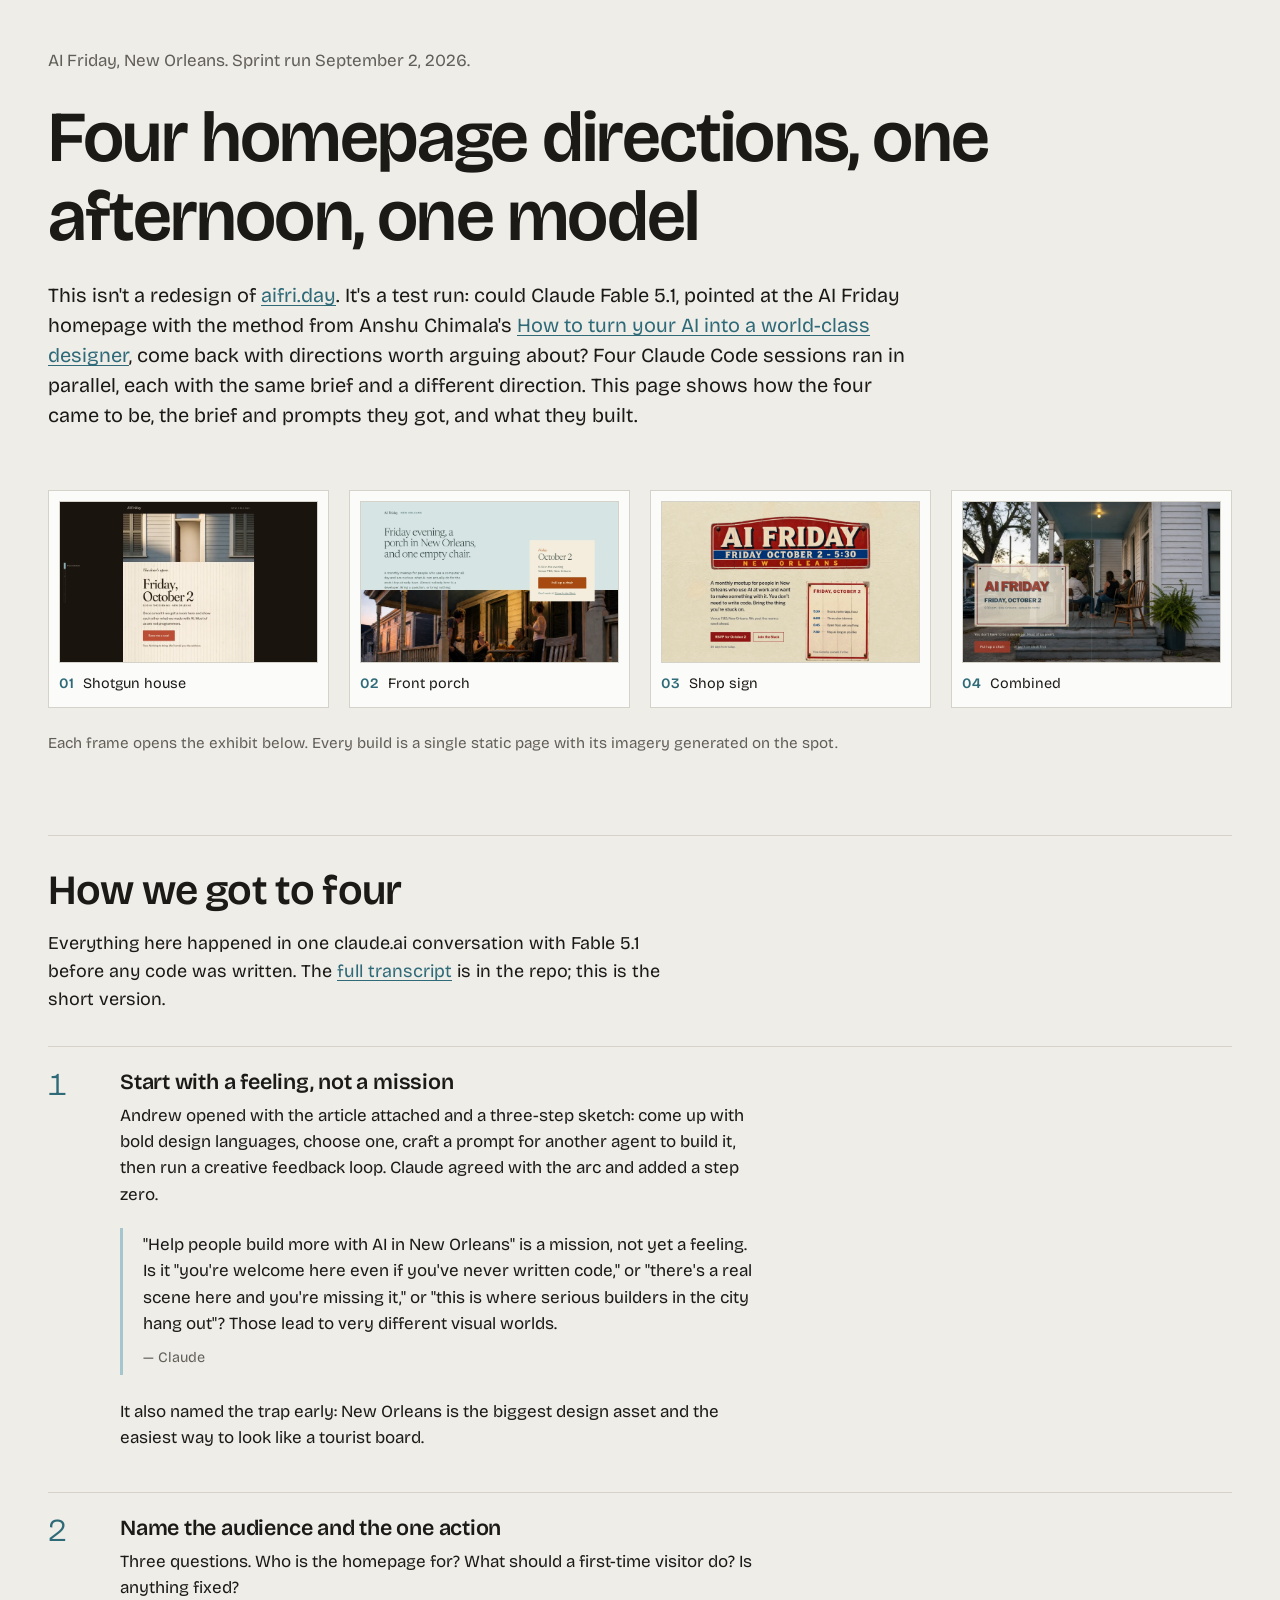
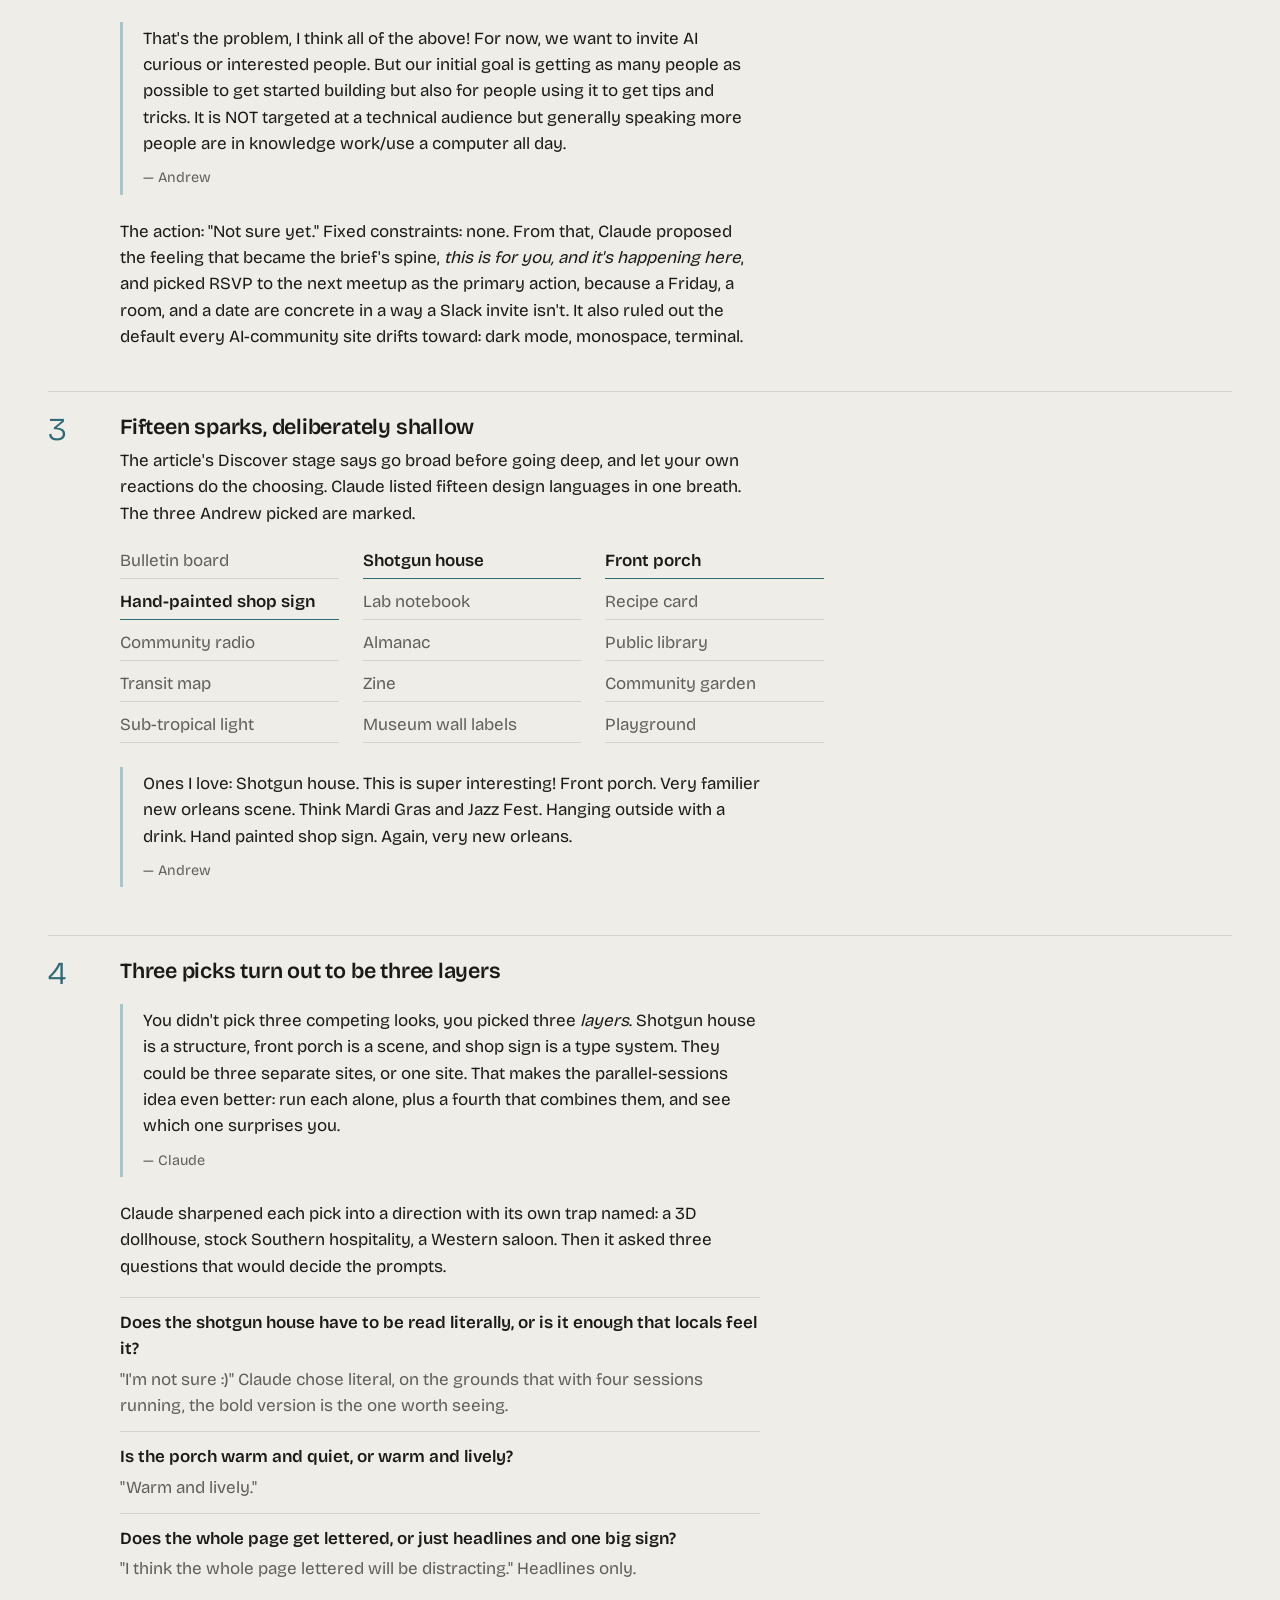
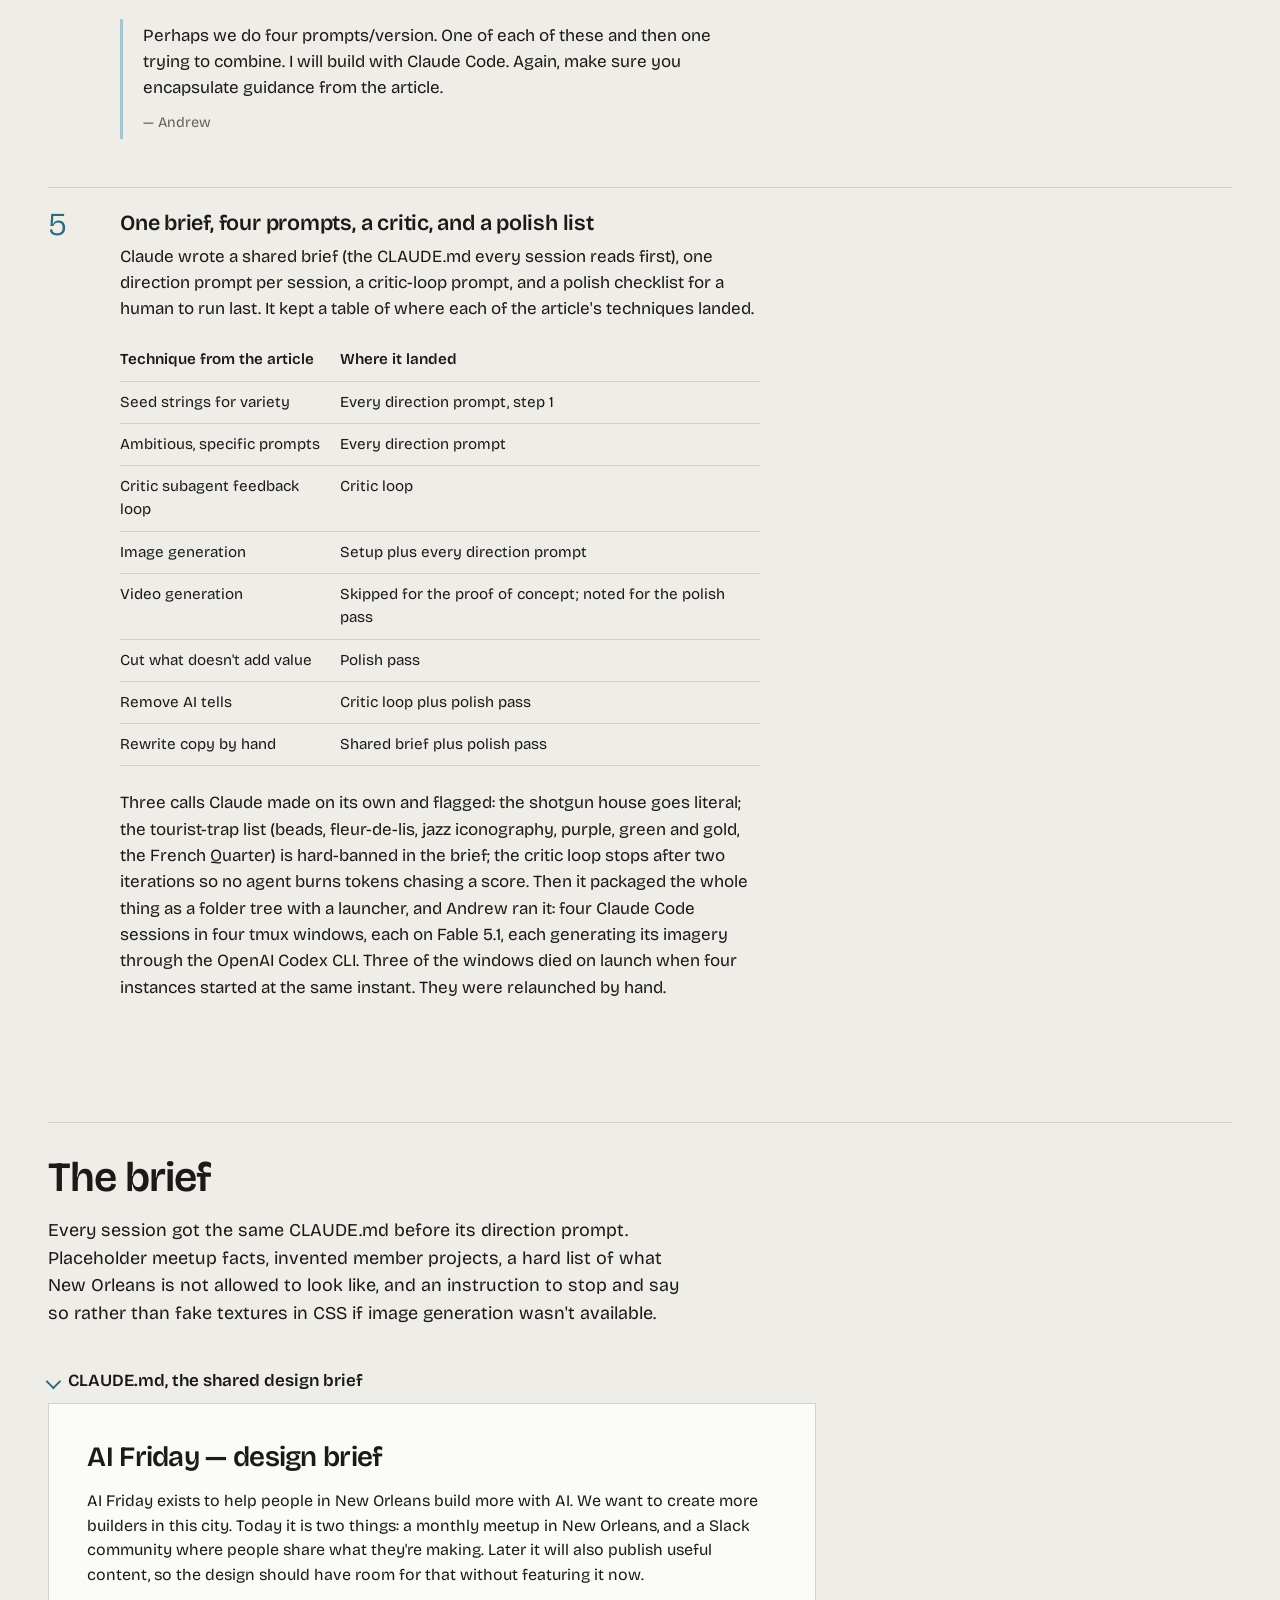
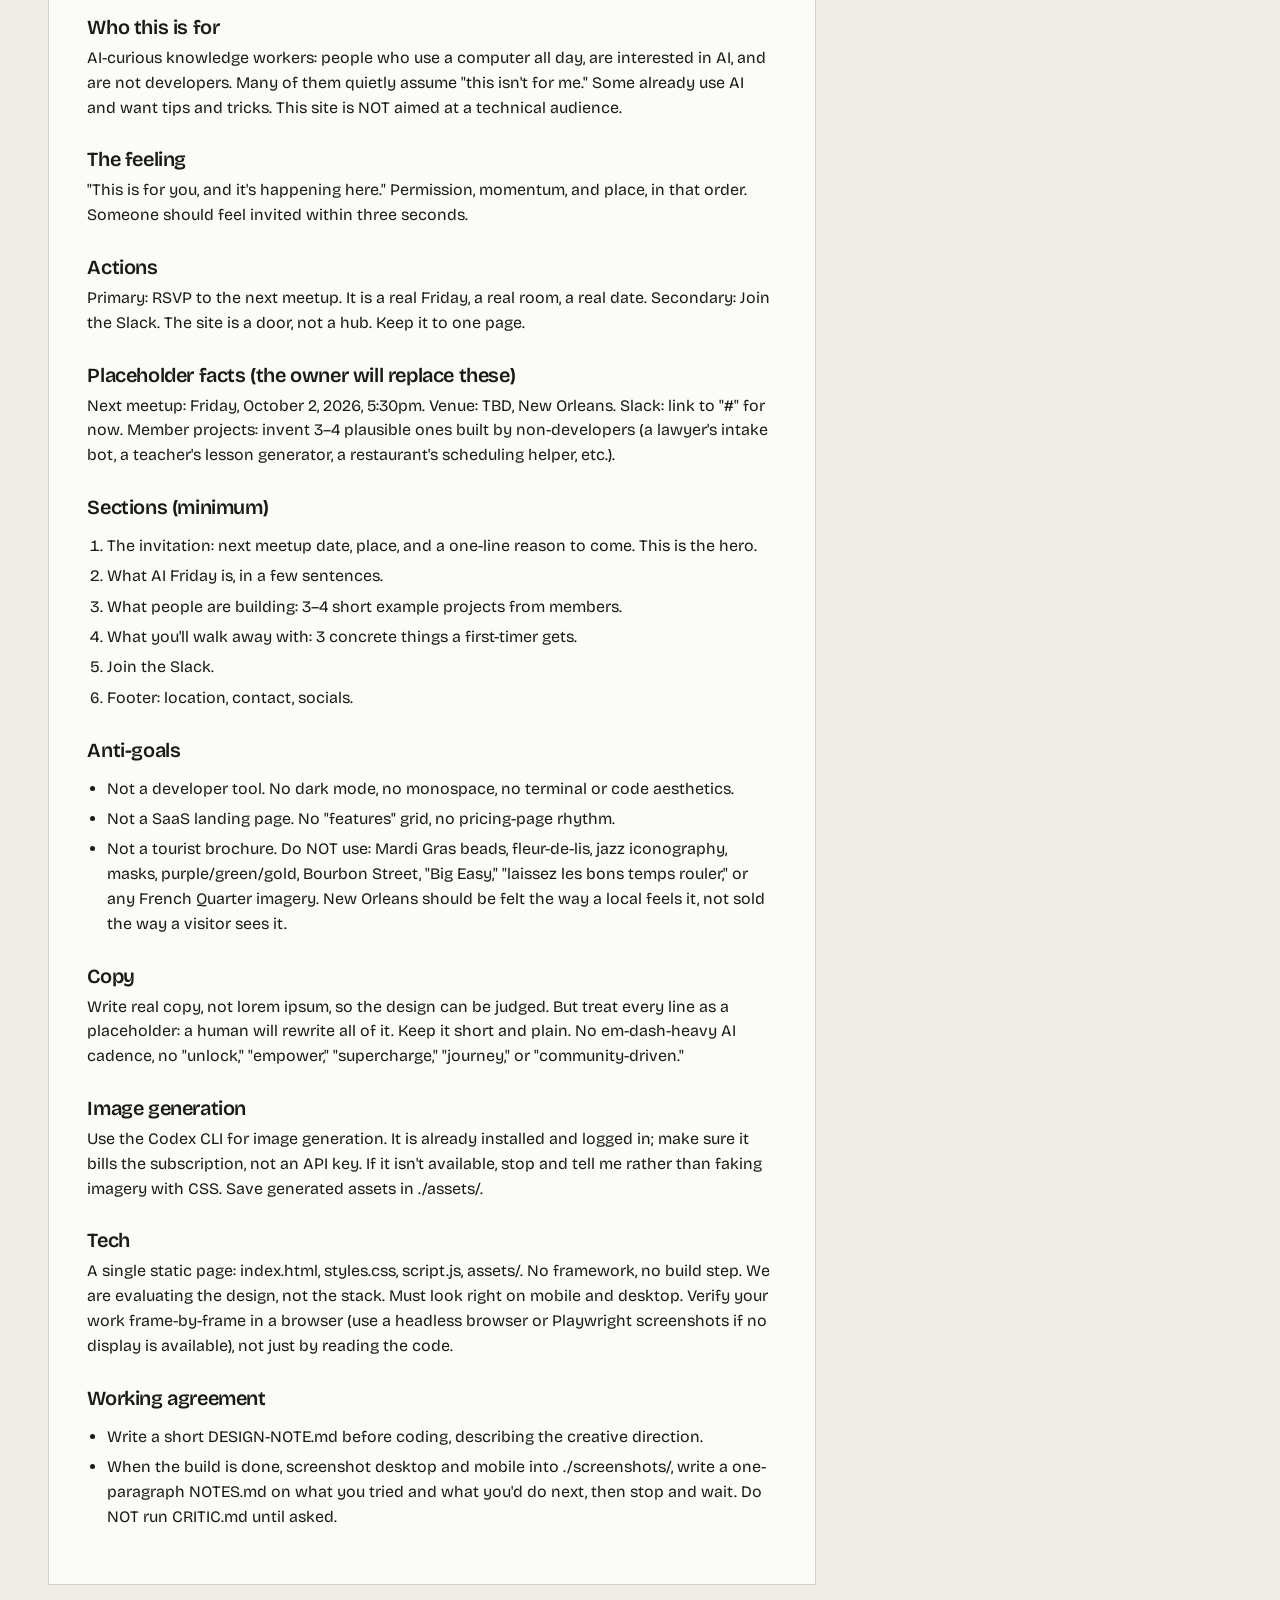
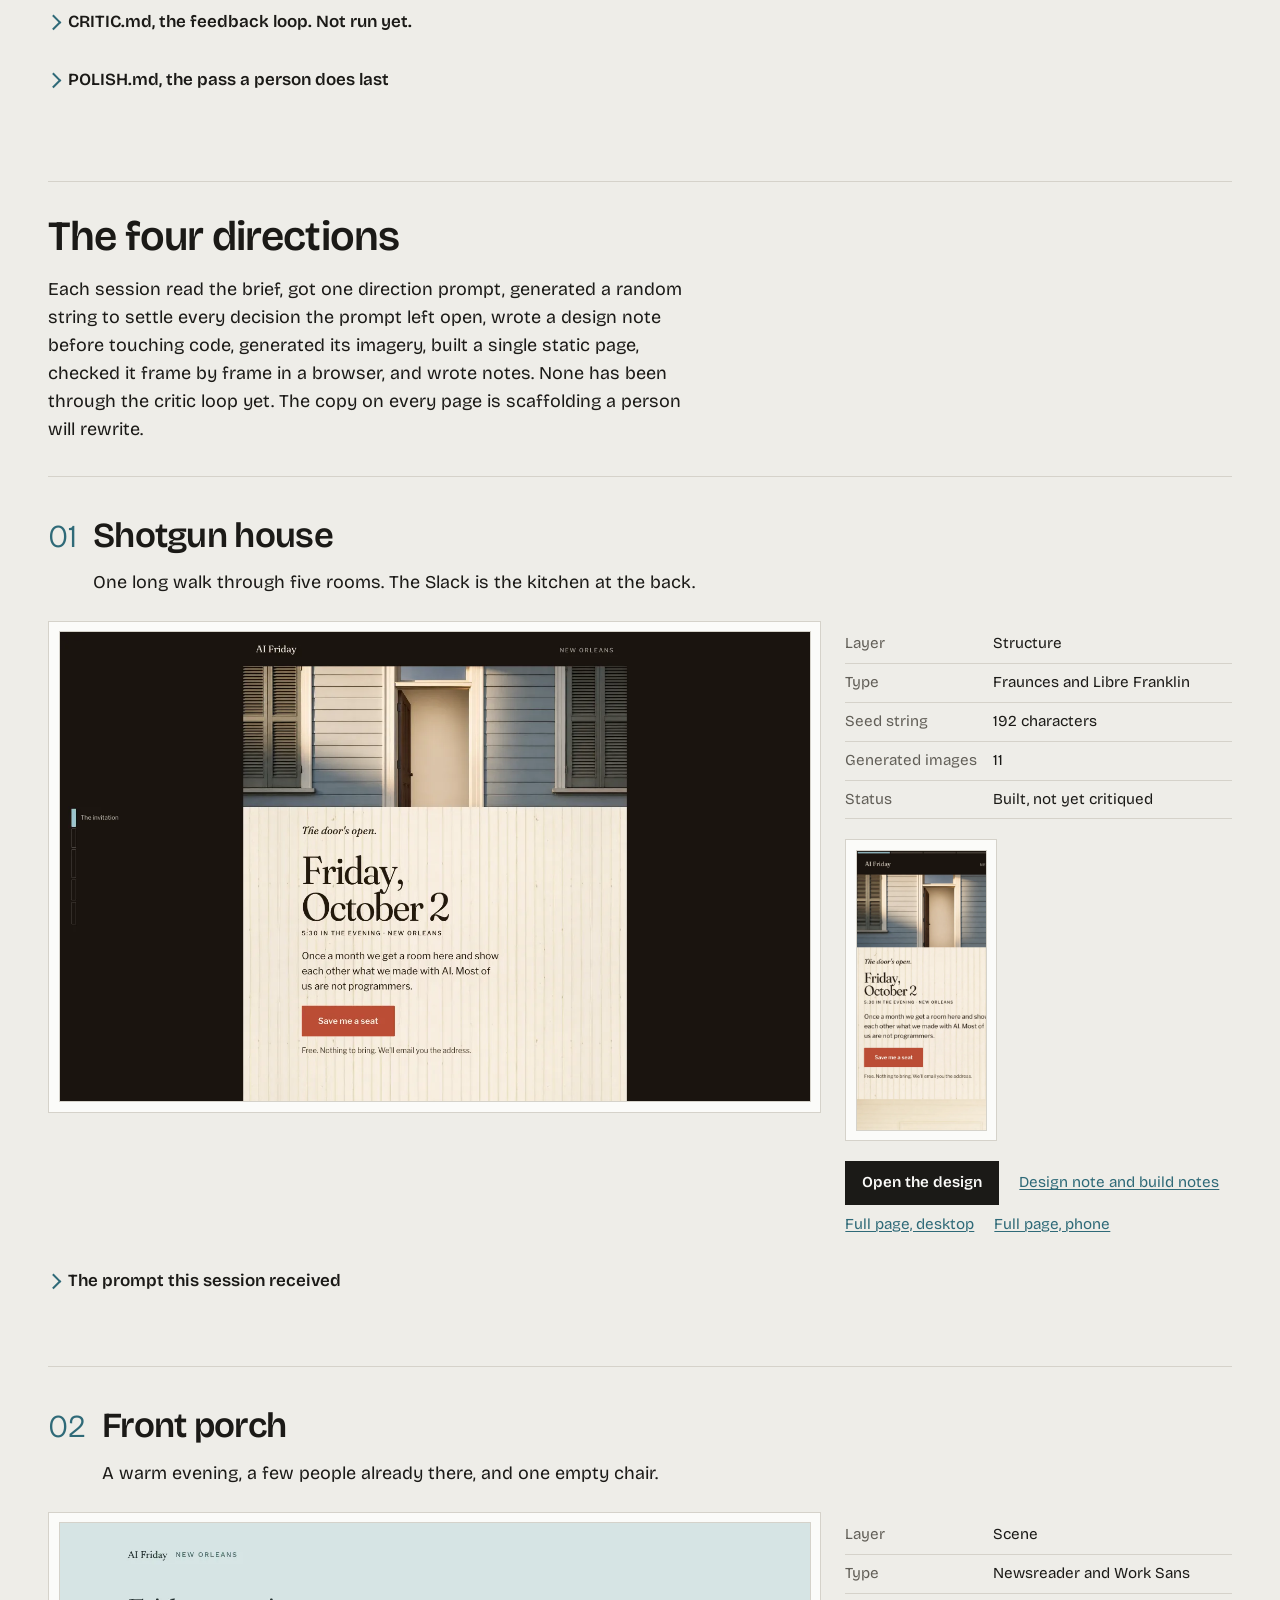
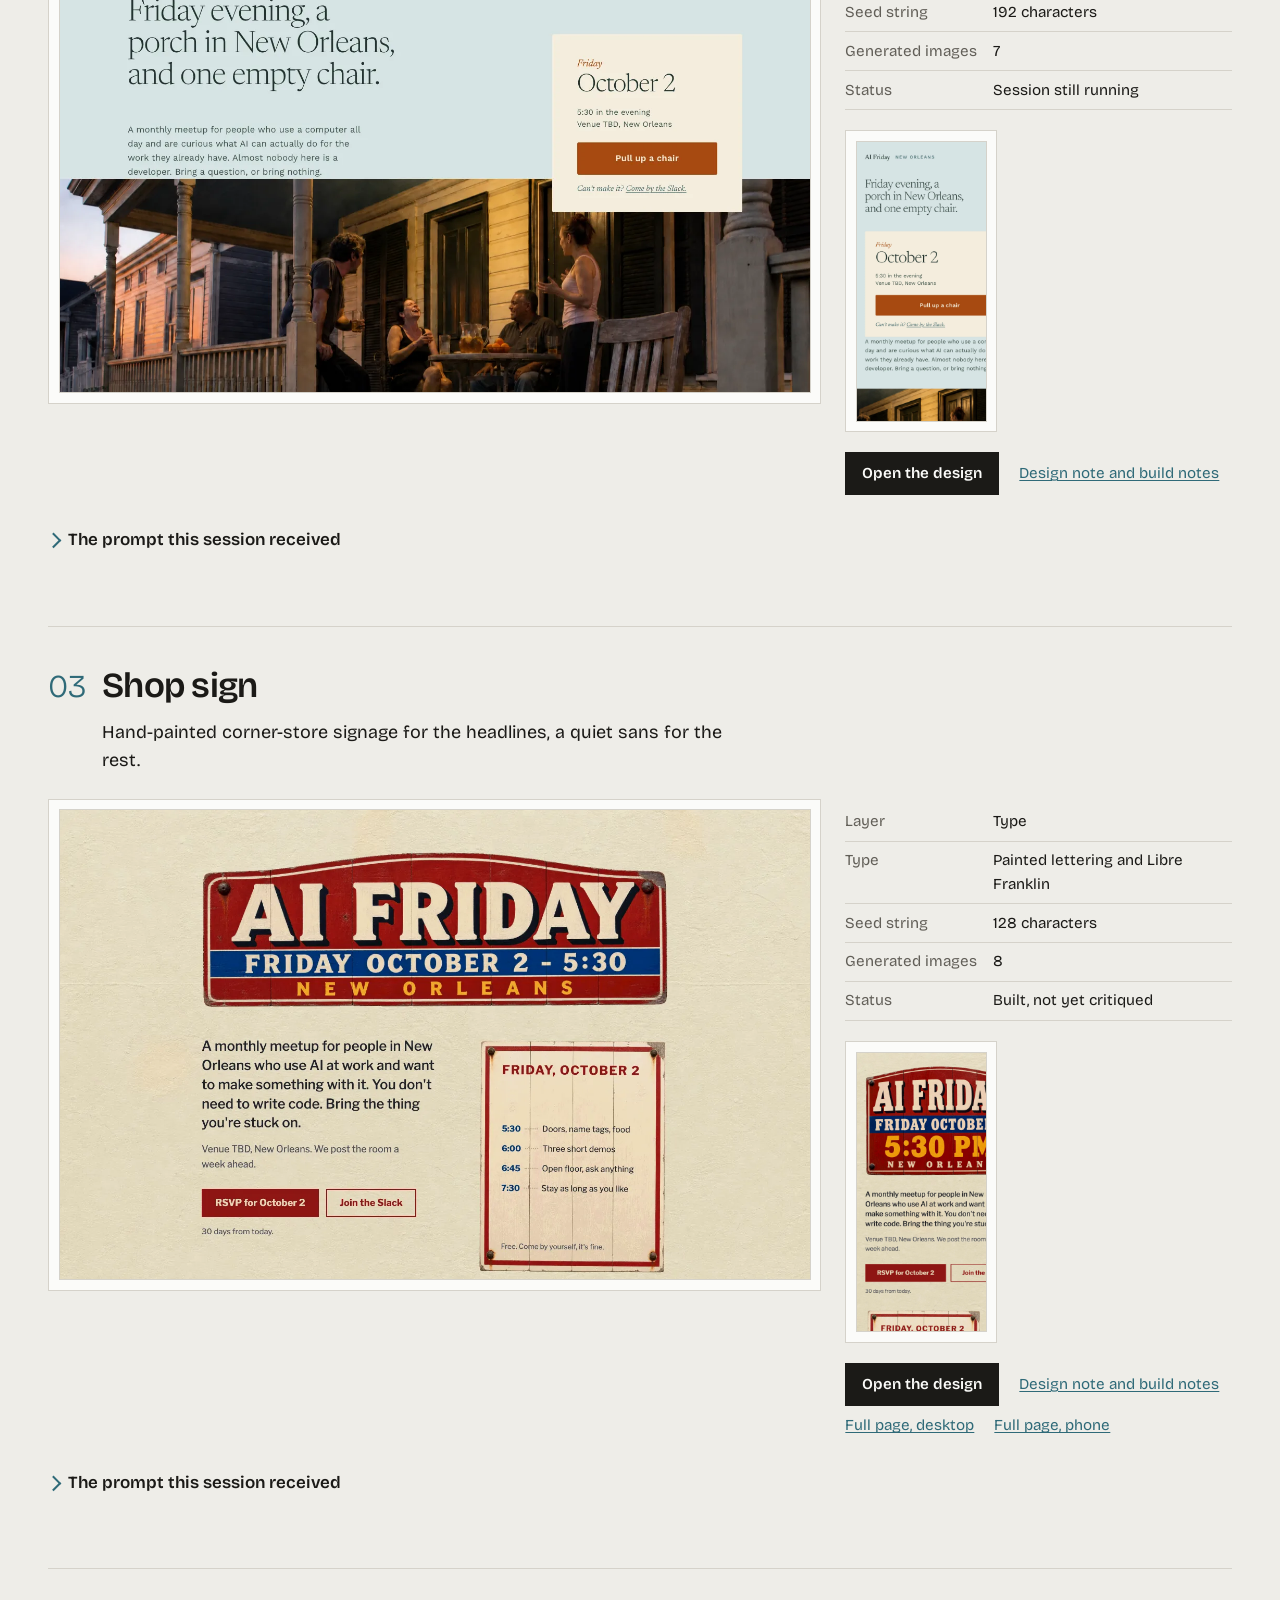
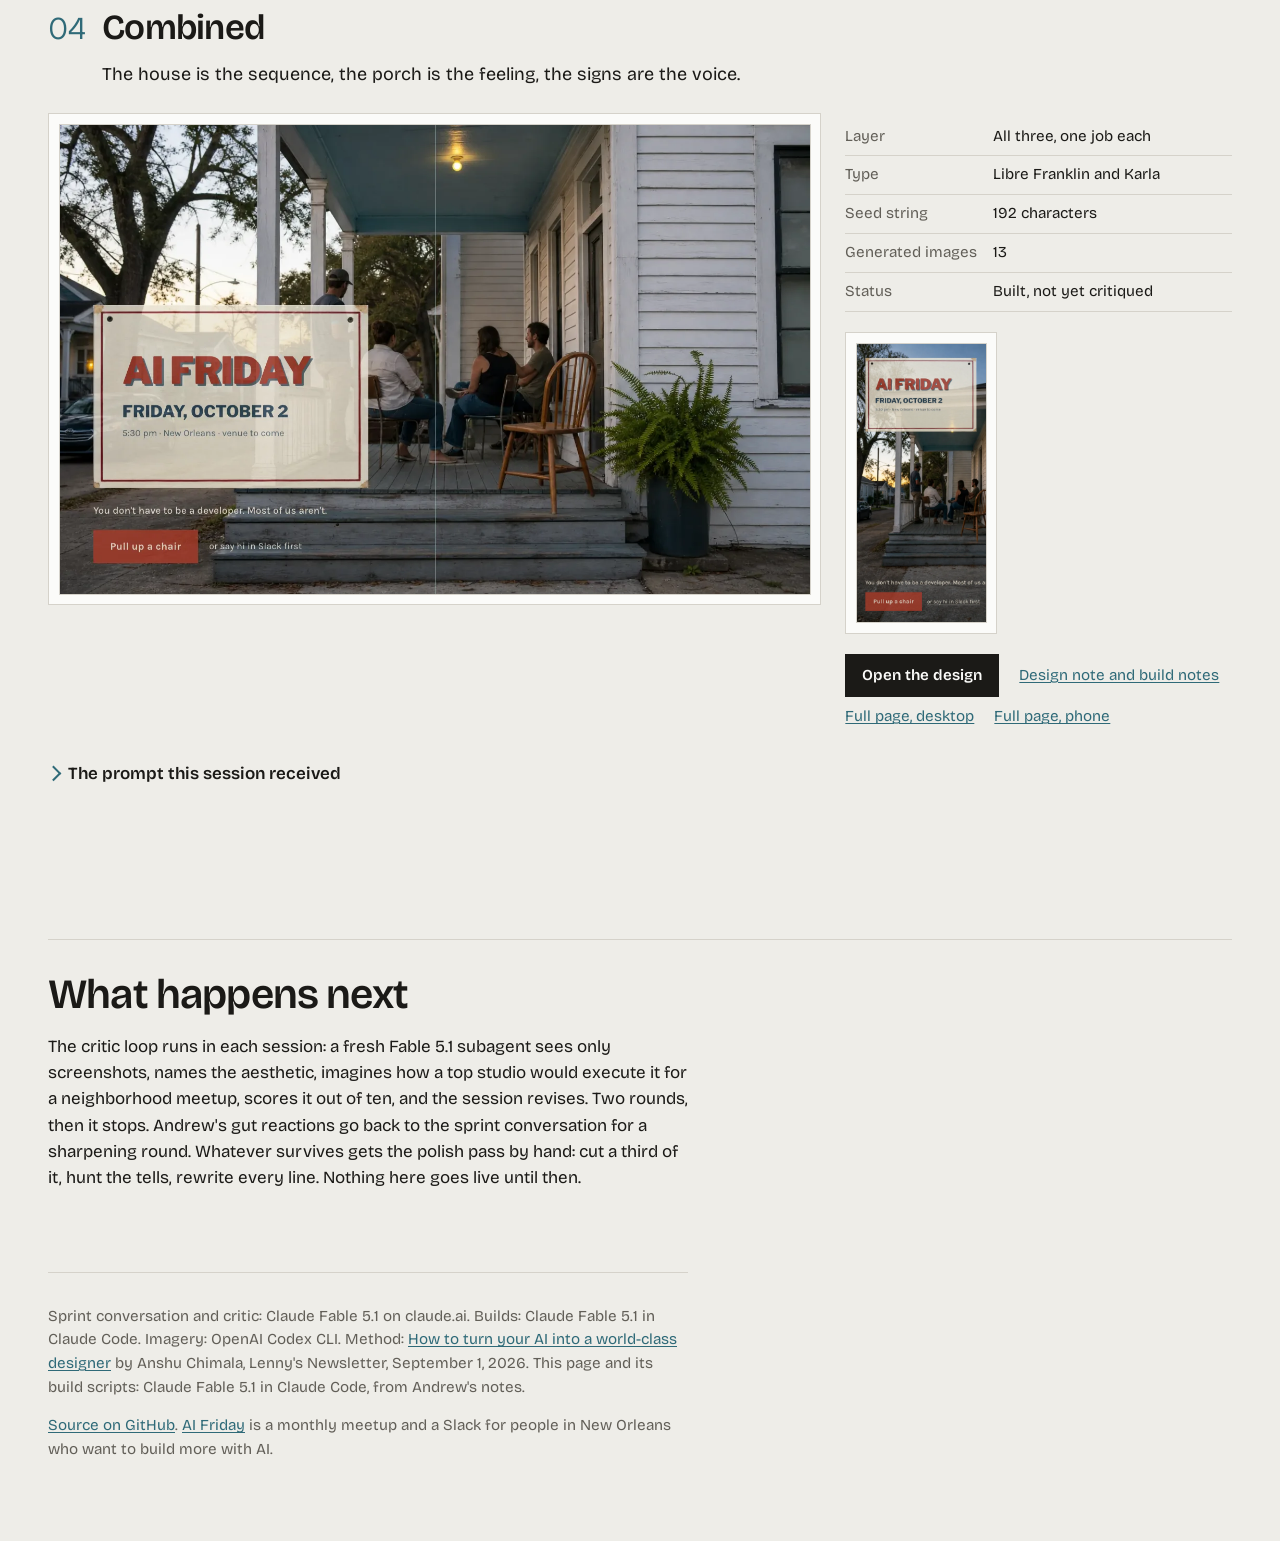
==== commit daac1b40: "Link the transcript to its rendered view on GitHub Co-Authored-By: Claude Fable 5.1 <noreply@anthrop" ====
--- a/index.html
+++ b/index.html
@@ -30,7 +30,7 @@
 
 <section class="process" id="how">
   <h2>How we got to four</h2>
-  <p class="lede">Everything here happened in one claude.ai conversation with Fable 5.1 before any code was written. The <a href="source/parent-chat.md">full transcript</a> is in the repo; this is the short version.</p>
+  <p class="lede">Everything here happened in one claude.ai conversation with Fable 5.1 before any code was written. The <a href="https://github.com/andrewedunn/aifriday-fable5.1-design/blob/main/source/parent-chat.md">full transcript</a> is in the repo; this is the short version.</p>
 
   <ol class="steps">
     <li>
--- a/site/styles.css
+++ b/site/styles.css
@@ -15,6 +15,7 @@
 }
 
 * { box-sizing: border-box; }
+img { max-width: 100%; height: auto; }
 
 html { background: var(--wall); }
 
@@ -67,6 +68,7 @@
 .wall-frame img, .wall-empty {
   display: block;
   width: 100%;
+  height: auto;
   aspect-ratio: 16 / 10;
   object-fit: cover;
   object-position: top;
@@ -159,7 +161,7 @@
 .exhibit-num { font-size: 2rem; font-weight: 300; color: var(--haint-ink); line-height: 1; }
 .exhibit-head h3 { font-size: clamp(1.6rem, 3vw, 2.2rem); letter-spacing: -0.02em; }
 .exhibit-line { grid-column: 2; margin: 0.35rem 0 0; font-size: 1.125rem; max-width: 40rem; }
-.exhibit-body { display: grid; grid-template-columns: minmax(0, 2fr) minmax(16rem, 1fr); gap: 1.5rem; margin-bottom: 1.5rem; }
+.exhibit-body { display: grid; grid-template-columns: minmax(0, 2fr) minmax(16rem, 1fr); gap: 1.5rem; margin-bottom: 1.5rem; align-items: start; }
 .frame { display: block; background: var(--sheet); border: 1px solid var(--rule); padding: 0.6rem; transition: transform 160ms ease; }
 .frame:hover { transform: translateY(-3px); }
 .frame img { display: block; width: 100%; height: auto; border: 1px solid var(--rule); }
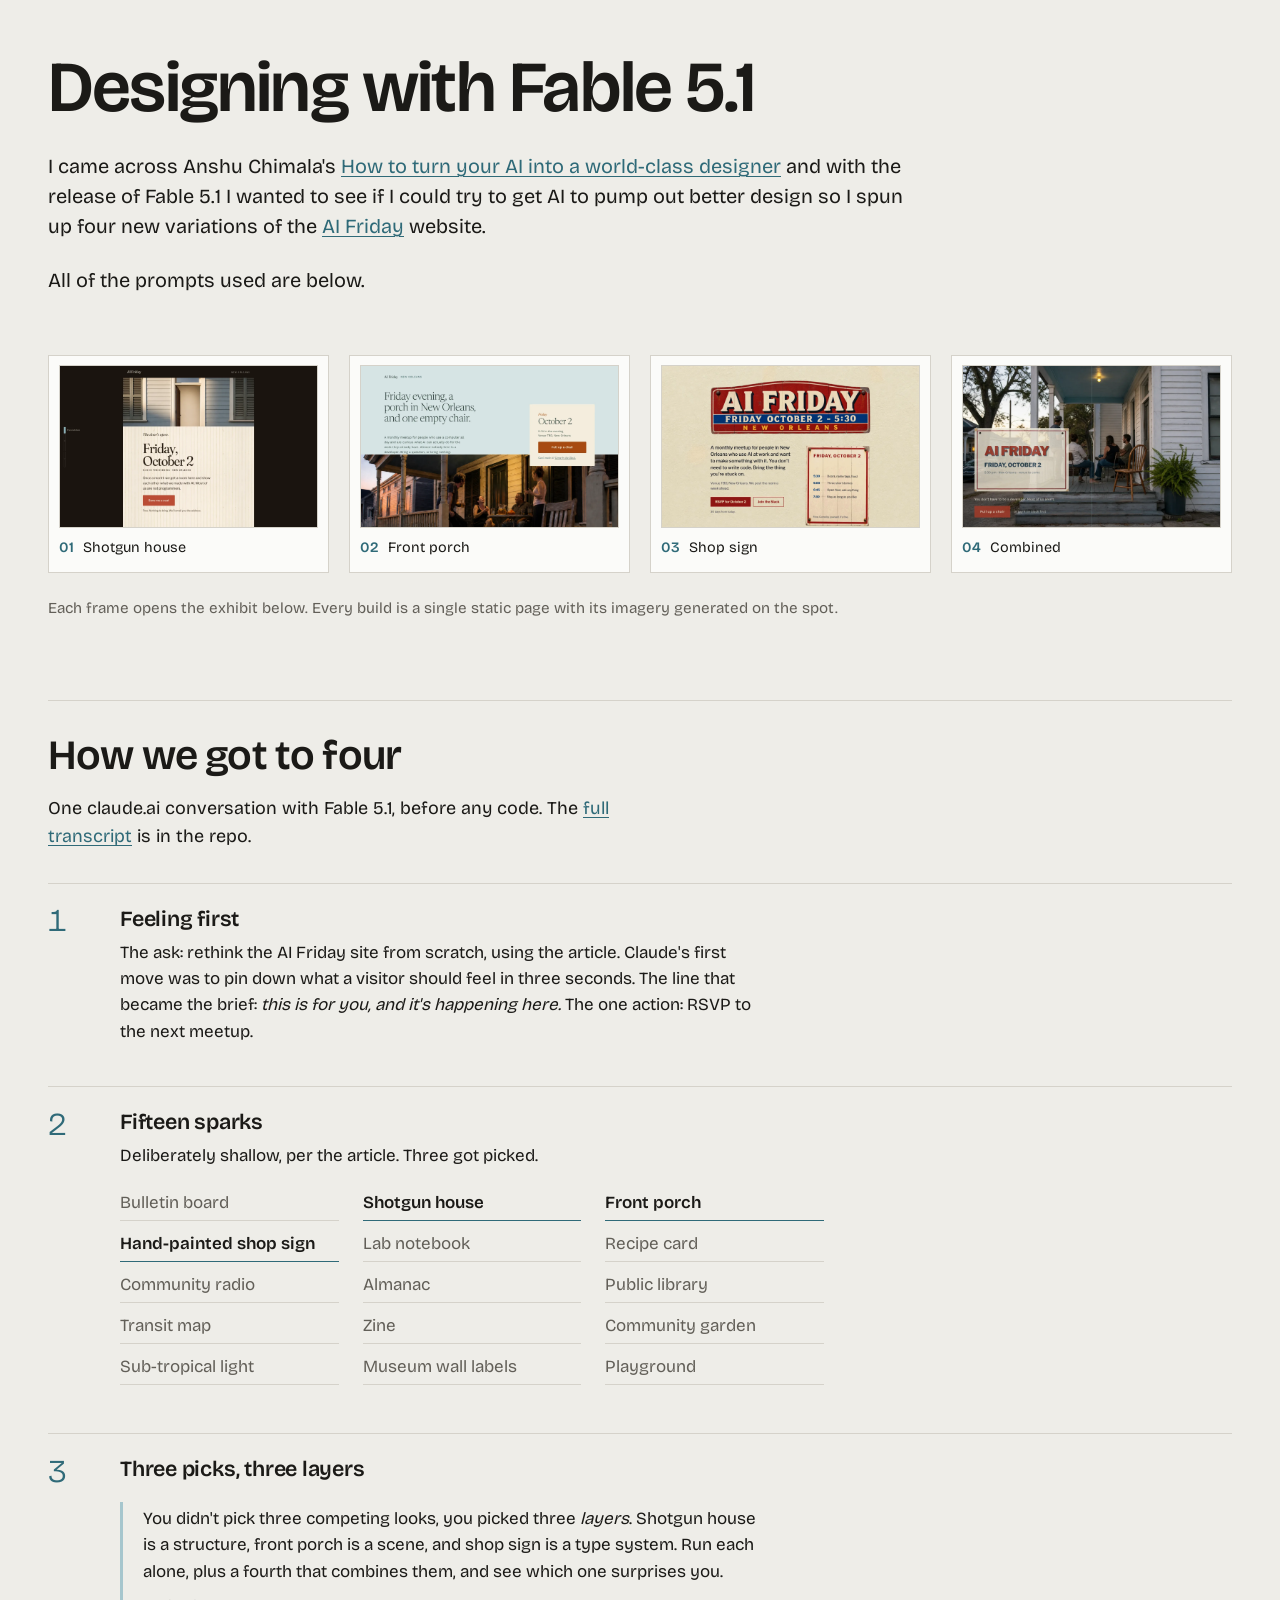
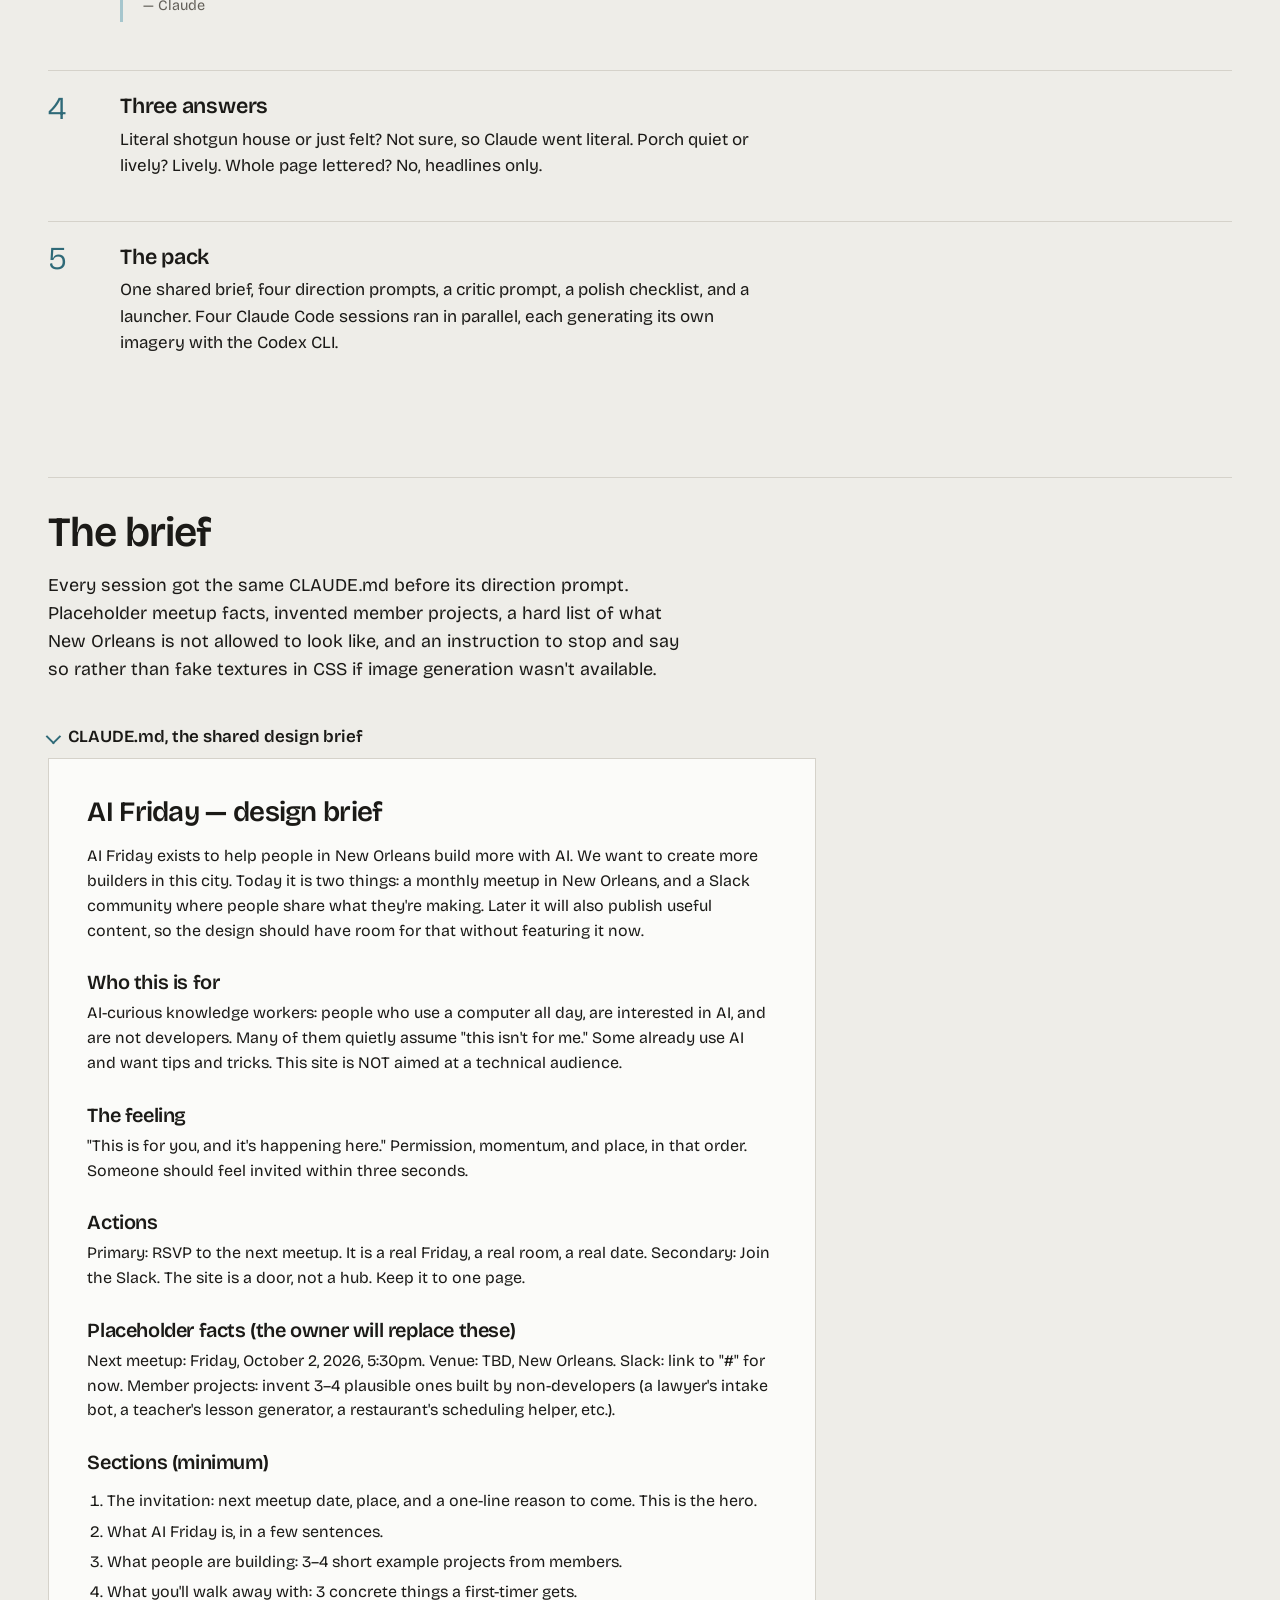
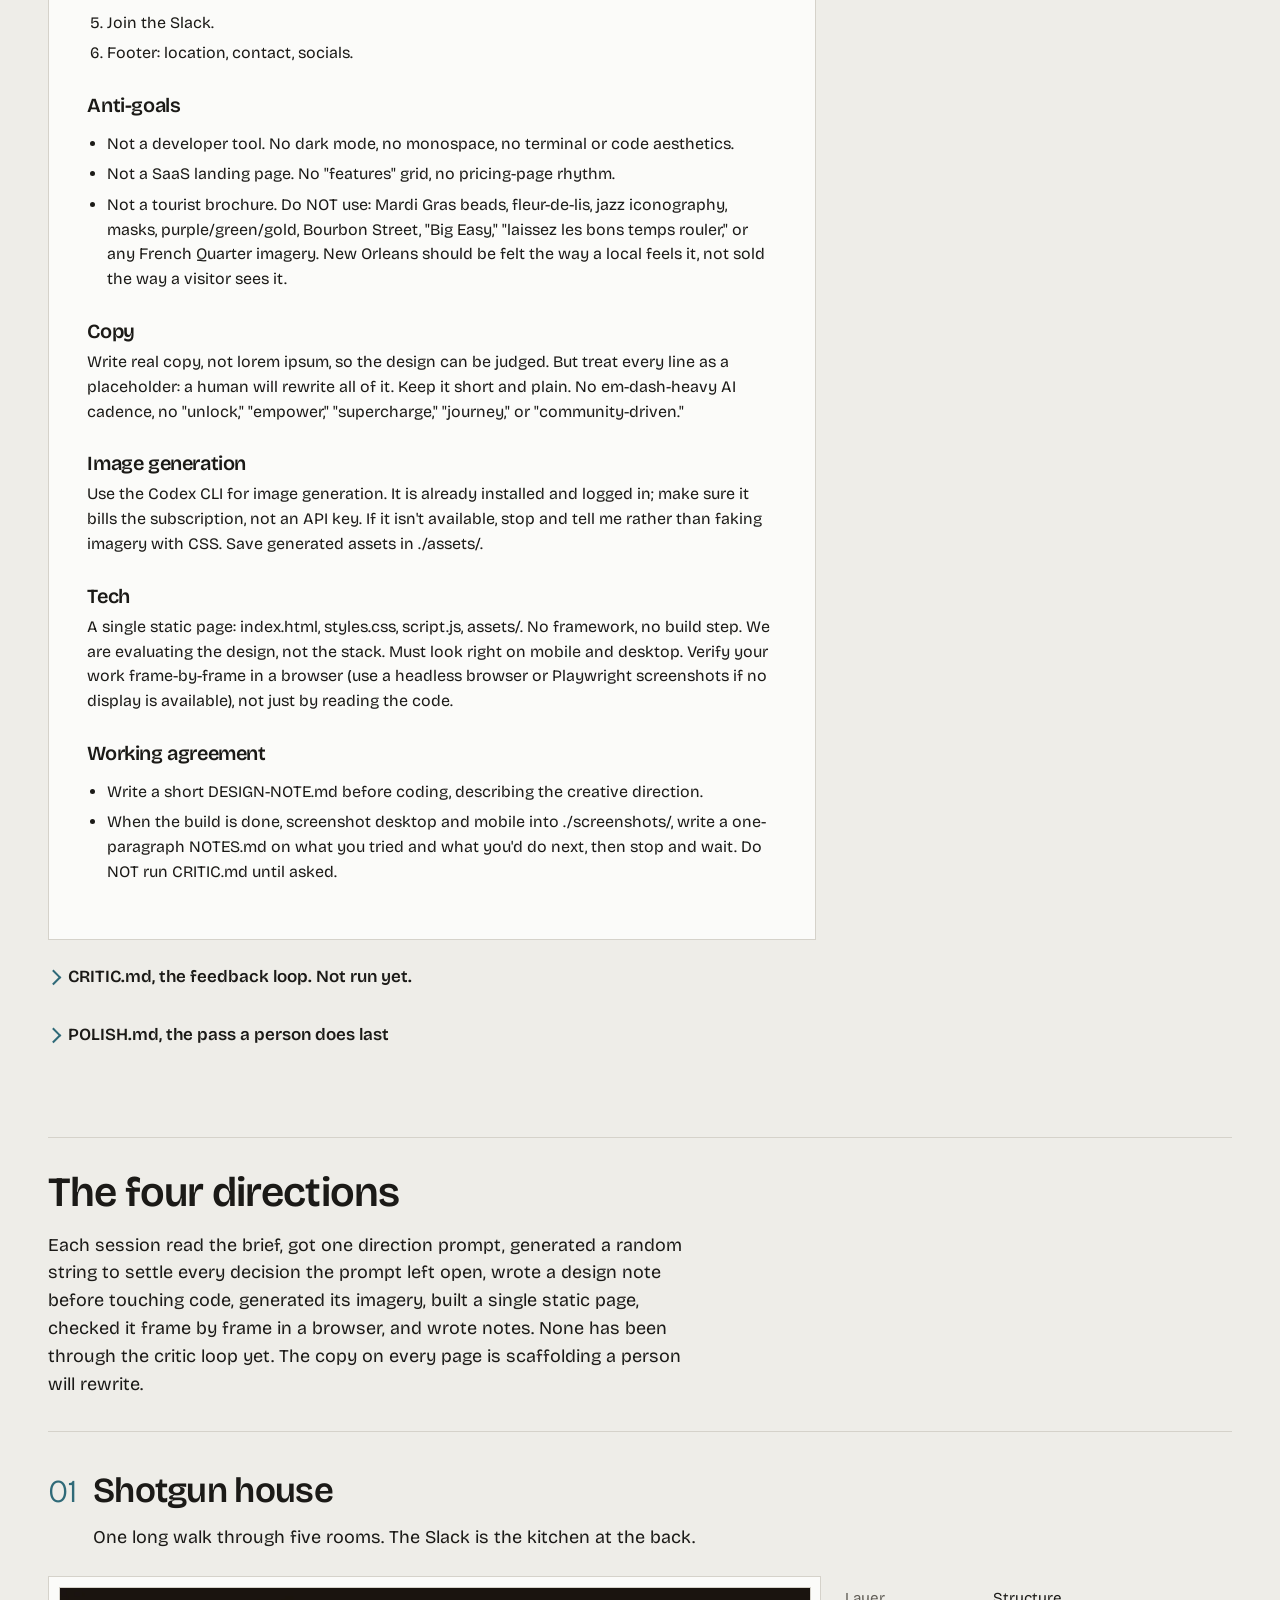
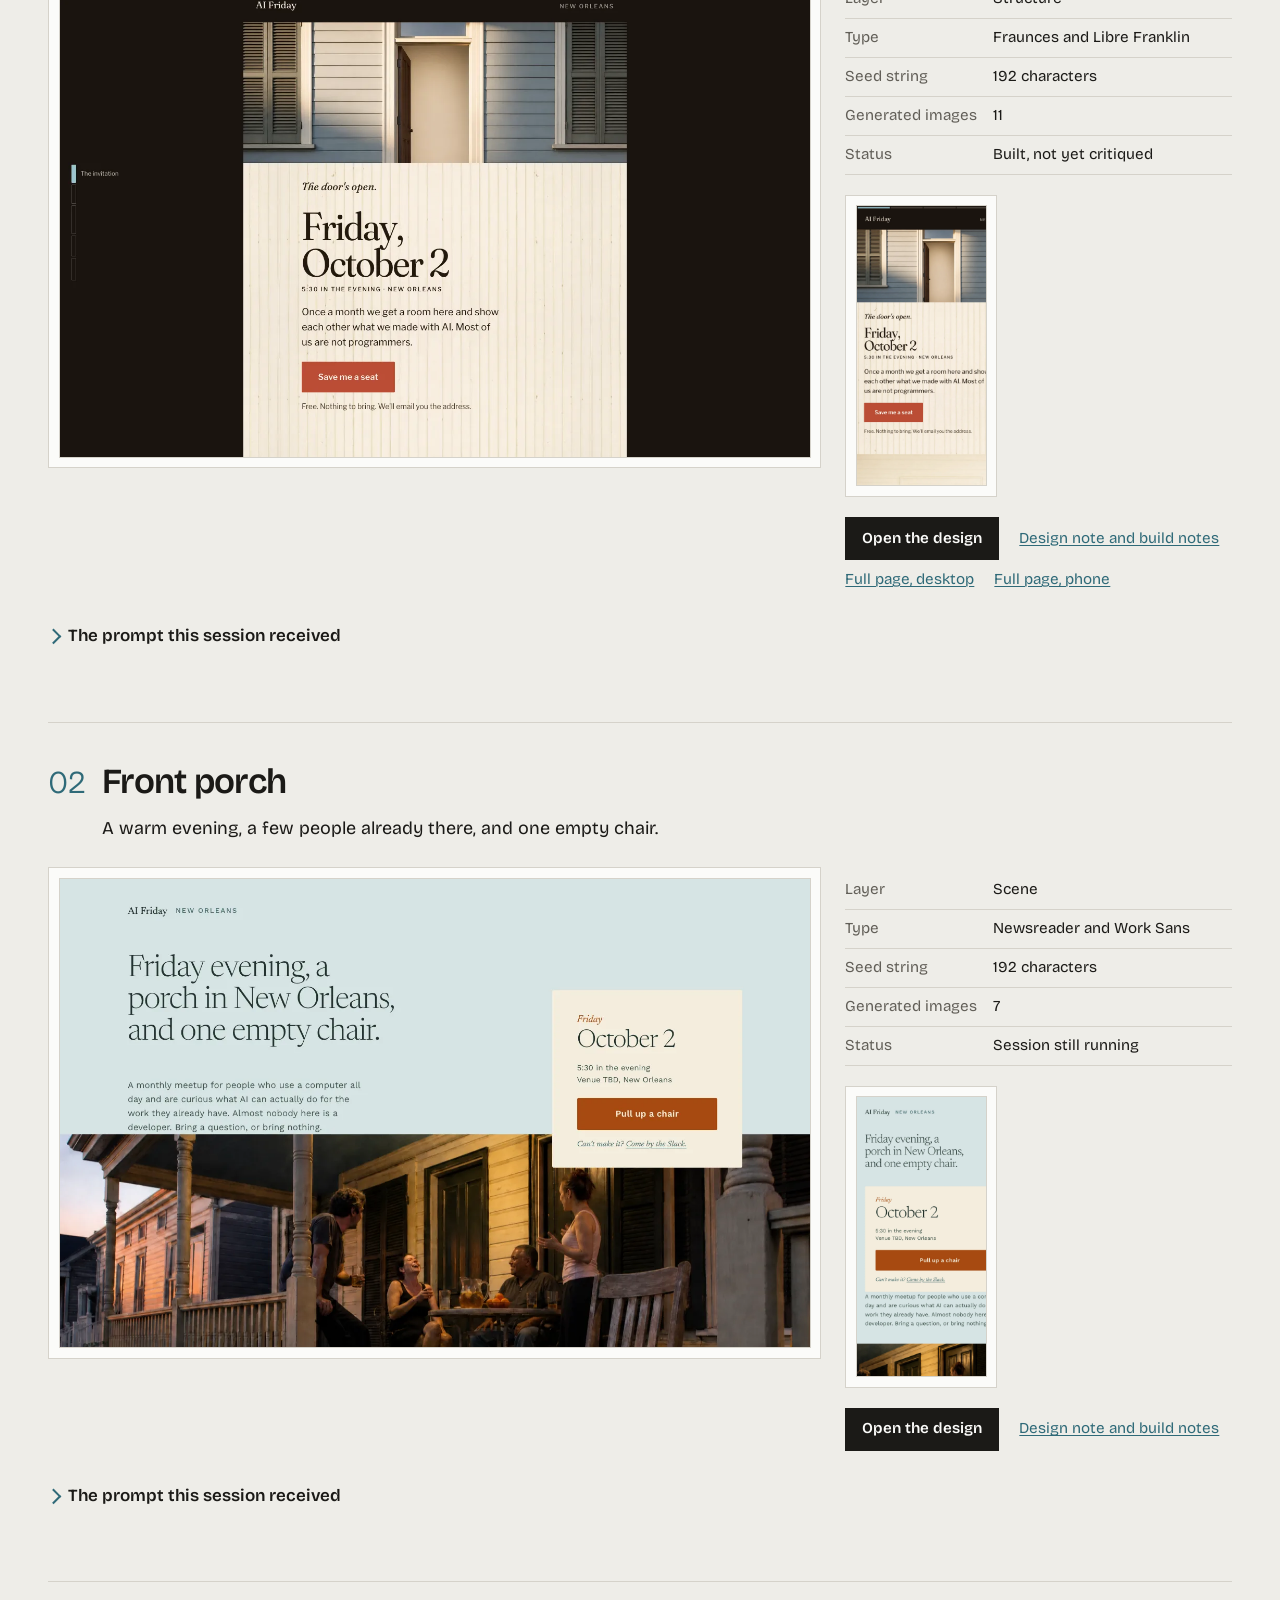
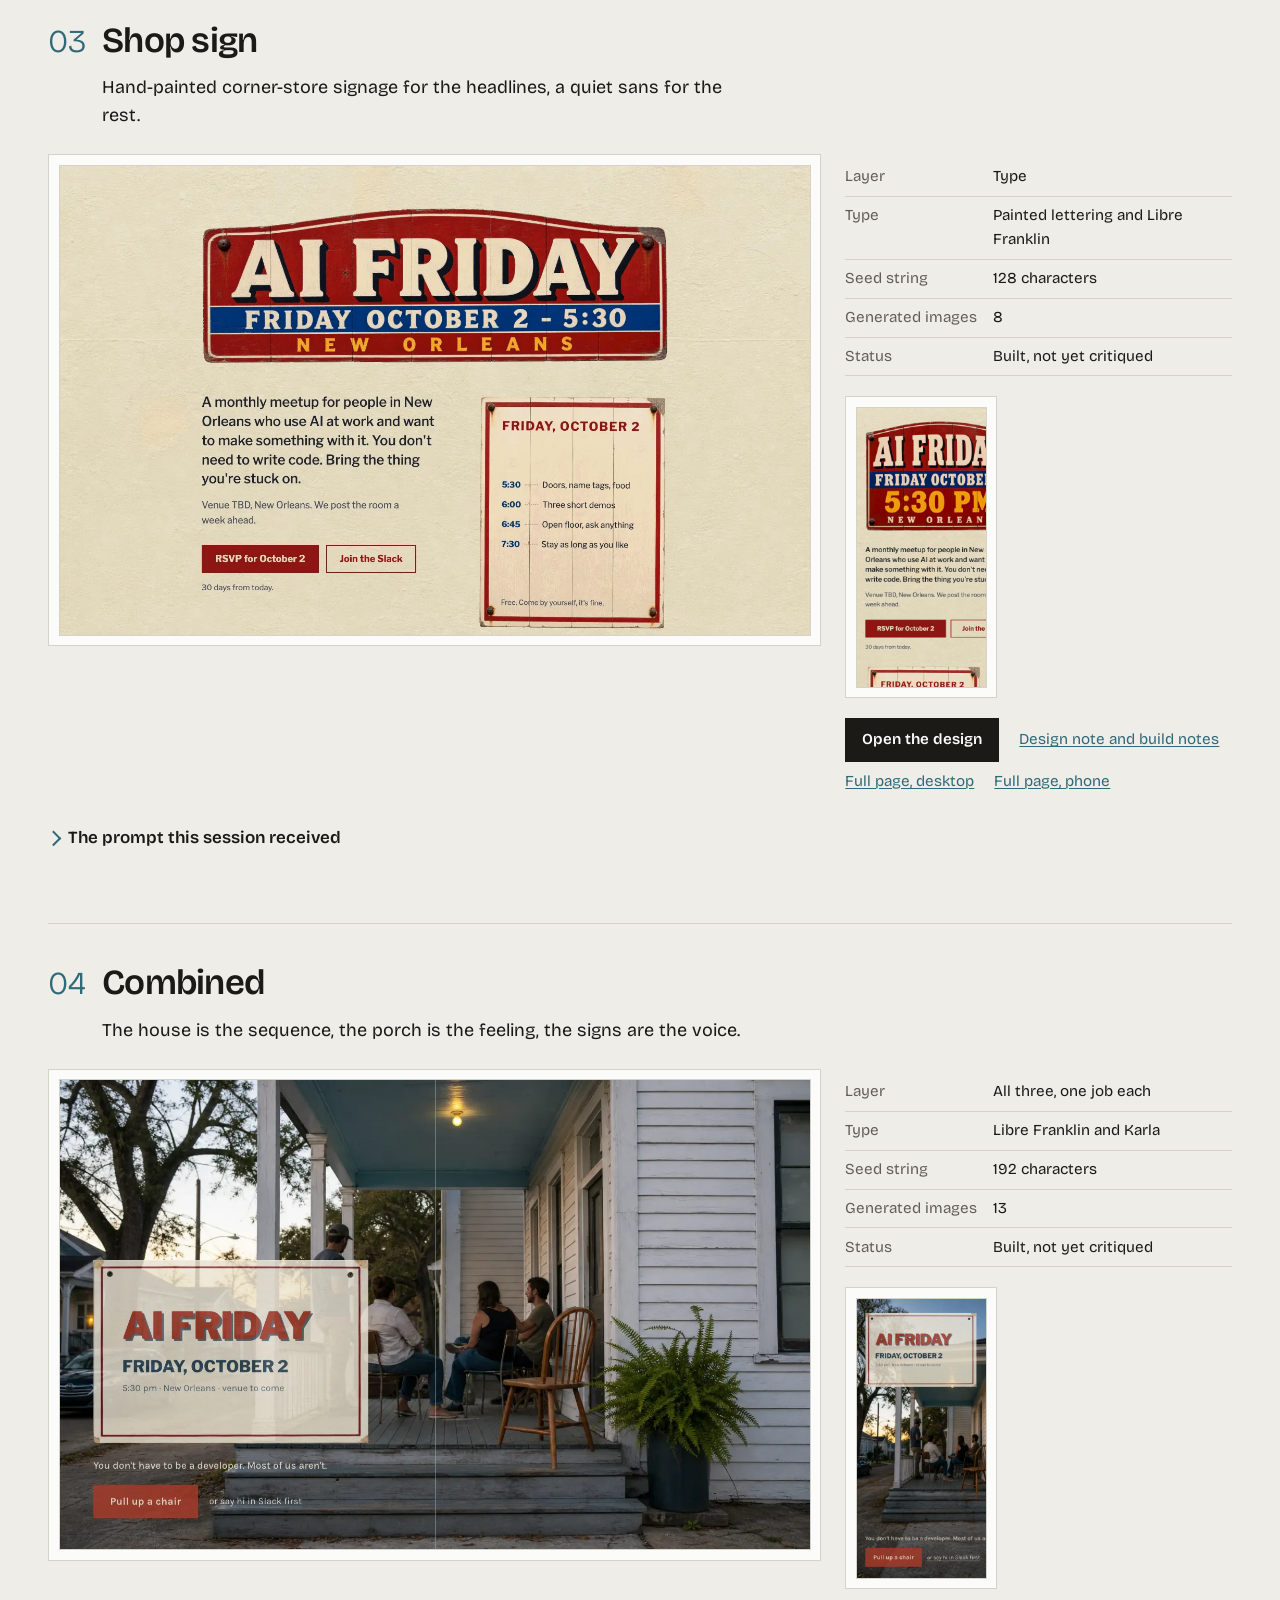
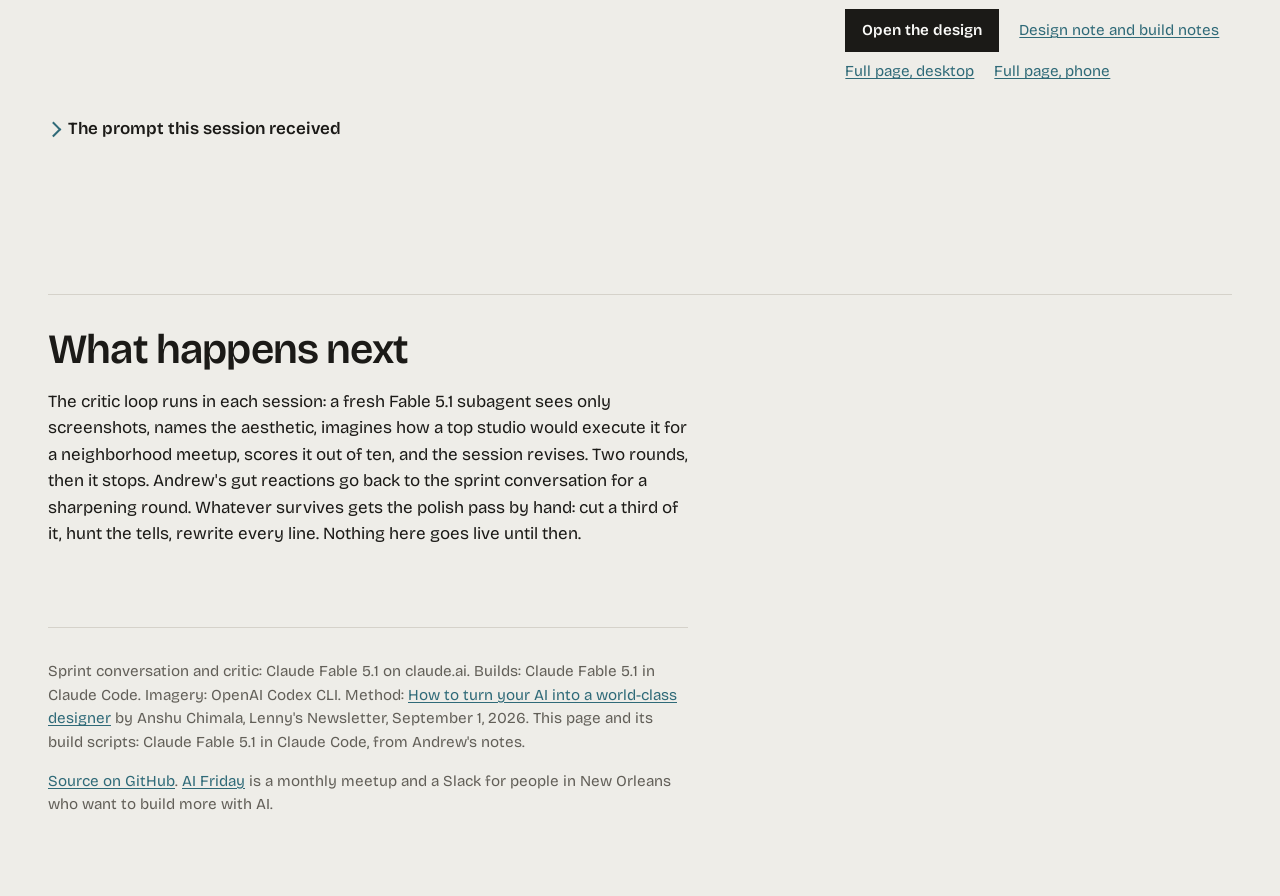
==== commit ee9832e4: "Rewrite the masthead, shorten the process section, trim the transcript Co-Authored-By: Claude Fable " ====
--- a/index.html
+++ b/index.html
@@ -5,8 +5,8 @@
 <head>
 <meta charset="utf-8">
 <meta name="viewport" content="width=device-width, initial-scale=1">
-<title>AI Friday design sprint</title>
-<meta name="description" content="One afternoon, one brief, four Claude Fable 5.1 sessions. A test of the model and of a method for getting real design out of an AI, run on the AI Friday homepage.">
+<title>Designing with Fable 5.1</title>
+<meta name="description" content="Four Claude Fable 5.1 sessions, one brief, four directions for the AI Friday homepage, using Anshu Chimala's method for getting better design out of an AI.">
 <link rel="preconnect" href="https://fonts.googleapis.com">
 <link rel="preconnect" href="https://fonts.gstatic.com" crossorigin>
 <link rel="stylesheet" href="https://fonts.googleapis.com/css2?family=Bricolage+Grotesque:opsz,wght@12..96,300..800&display=swap">
@@ -15,9 +15,9 @@
 <body>
 
 <header class="masthead">
-  <p class="dateline">AI Friday, New Orleans. Sprint run September 2, 2026.</p>
-  <h1>Four homepage directions, one afternoon, one model</h1>
-  <p class="dek">This isn't a redesign of <a href="https://aifri.day">aifri.day</a>. It's a test run: could Claude Fable 5.1, pointed at the AI&nbsp;Friday homepage with the method from Anshu Chimala's <a href="https://www.lennysnewsletter.com/p/how-to-turn-your-ai-into-a-world">How to turn your AI into a world-class designer</a>, come back with directions worth arguing about? Four Claude Code sessions ran in parallel, each with the same brief and a different direction. This page shows how the four came to be, the brief and prompts they got, and what they built.</p>
+  <h1>Designing with Fable 5.1</h1>
+  <p class="dek">I came across Anshu Chimala's <a href="https://www.lennysnewsletter.com/p/how-to-turn-your-ai-into-a-world">How to turn your AI into a world-class designer</a> and with the release of Fable 5.1 I wanted to see if I could try to get AI to pump out better design so I spun up four new variations of the <a href="https://aifri.day">AI Friday</a> website.</p>
+  <p class="dek">All of the prompts used are below.</p>
 </header>
 
 <section class="wall" aria-label="The four builds">
@@ -30,26 +30,16 @@
 
 <section class="process" id="how">
   <h2>How we got to four</h2>
-  <p class="lede">Everything here happened in one claude.ai conversation with Fable 5.1 before any code was written. The <a href="https://github.com/andrewedunn/aifriday-fable5.1-design/blob/main/source/parent-chat.md">full transcript</a> is in the repo; this is the short version.</p>
+  <p class="lede">One claude.ai conversation with Fable 5.1, before any code. The <a href="https://github.com/andrewedunn/aifriday-fable5.1-design/blob/main/source/parent-chat.md">full transcript</a> is in the repo.</p>
 
   <ol class="steps">
     <li>
-      <h3>Start with a feeling, not a mission</h3>
-      <p>Andrew opened with the article attached and a three-step sketch: come up with bold design languages, choose one, craft a prompt for another agent to build it, then run a creative feedback loop. Claude agreed with the arc and added a step zero.</p>
-      <blockquote><p>"Help people build more with AI in New Orleans" is a mission, not yet a feeling. Is it "you're welcome here even if you've never written code," or "there's a real scene here and you're missing it," or "this is where serious builders in the city hang out"? Those lead to very different visual worlds.</p><cite>Claude</cite></blockquote>
-      <p>It also named the trap early: New Orleans is the biggest design asset and the easiest way to look like a tourist board.</p>
-    </li>
-
-    <li>
-      <h3>Name the audience and the one action</h3>
-      <p>Three questions. Who is the homepage for? What should a first-time visitor do? Is anything fixed?</p>
-      <blockquote><p>That's the problem, I think all of the above! For now, we want to invite AI curious or interested people. But our initial goal is getting as many people as possible to get started building but also for people using it to get tips and tricks. It is NOT targeted at a technical audience but generally speaking more people are in knowledge work/use a computer all day.</p><cite>Andrew</cite></blockquote>
-      <p>The action: "Not sure yet." Fixed constraints: none. From that, Claude proposed the feeling that became the brief's spine, <em>this is for you, and it's happening here</em>, and picked RSVP to the next meetup as the primary action, because a Friday, a room, and a date are concrete in a way a Slack invite isn't. It also ruled out the default every AI-community site drifts toward: dark mode, monospace, terminal.</p>
-    </li>
-
-    <li>
-      <h3>Fifteen sparks, deliberately shallow</h3>
-      <p>The article's Discover stage says go broad before going deep, and let your own reactions do the choosing. Claude listed fifteen design languages in one breath. The three Andrew picked are marked.</p>
+      <h3>Feeling first</h3>
+      <p>The ask: rethink the AI Friday site from scratch, using the article. Claude's first move was to pin down what a visitor should feel in three seconds. The line that became the brief: <em>this is for you, and it's happening here.</em> The one action: RSVP to the next meetup.</p>
+    </li>
+    <li>
+      <h3>Fifteen sparks</h3>
+      <p>Deliberately shallow, per the article. Three got picked.</p>
       <ul class="sparks">
         <li>Bulletin board</li>
         <li class="picked">Shotgun house</li>
@@ -67,38 +57,18 @@
         <li>Museum wall labels</li>
         <li>Playground</li>
       </ul>
-      <blockquote><p>Ones I love: Shotgun house. This is super interesting! Front porch. Very familier new orleans scene. Think Mardi Gras and Jazz Fest. Hanging outside with a drink. Hand painted shop sign. Again, very new orleans.</p><cite>Andrew</cite></blockquote>
-    </li>
-
-    <li>
-      <h3>Three picks turn out to be three layers</h3>
-      <blockquote><p>You didn't pick three competing looks, you picked three <em>layers</em>. Shotgun house is a structure, front porch is a scene, and shop sign is a type system. They could be three separate sites, or one site. That makes the parallel-sessions idea even better: run each alone, plus a fourth that combines them, and see which one surprises you.</p><cite>Claude</cite></blockquote>
-      <p>Claude sharpened each pick into a direction with its own trap named: a 3D dollhouse, stock Southern hospitality, a Western saloon. Then it asked three questions that would decide the prompts.</p>
-      <dl class="qa">
-        <div><dt>Does the shotgun house have to be read literally, or is it enough that locals feel it?</dt><dd>"I'm not sure :)" Claude chose literal, on the grounds that with four sessions running, the bold version is the one worth seeing.</dd></div>
-        <div><dt>Is the porch warm and quiet, or warm and lively?</dt><dd>"Warm and lively."</dd></div>
-        <div><dt>Does the whole page get lettered, or just headlines and one big sign?</dt><dd>"I think the whole page lettered will be distracting." Headlines only.</dd></div>
-      </dl>
-      <blockquote><p>Perhaps we do four prompts/version. One of each of these and then one trying to combine. I will build with Claude Code. Again, make sure you encapsulate guidance from the article.</p><cite>Andrew</cite></blockquote>
-    </li>
-
-    <li>
-      <h3>One brief, four prompts, a critic, and a polish list</h3>
-      <p>Claude wrote a shared brief (the CLAUDE.md every session reads first), one direction prompt per session, a critic-loop prompt, and a polish checklist for a human to run last. It kept a table of where each of the article's techniques landed.</p>
-      <table class="techniques">
-        <thead><tr><th>Technique from the article</th><th>Where it landed</th></tr></thead>
-        <tbody>
-          <tr><td>Seed strings for variety</td><td>Every direction prompt, step 1</td></tr>
-          <tr><td>Ambitious, specific prompts</td><td>Every direction prompt</td></tr>
-          <tr><td>Critic subagent feedback loop</td><td>Critic loop</td></tr>
-          <tr><td>Image generation</td><td>Setup plus every direction prompt</td></tr>
-          <tr><td>Video generation</td><td>Skipped for the proof of concept; noted for the polish pass</td></tr>
-          <tr><td>Cut what doesn't add value</td><td>Polish pass</td></tr>
-          <tr><td>Remove AI tells</td><td>Critic loop plus polish pass</td></tr>
-          <tr><td>Rewrite copy by hand</td><td>Shared brief plus polish pass</td></tr>
-        </tbody>
-      </table>
-      <p>Three calls Claude made on its own and flagged: the shotgun house goes literal; the tourist-trap list (beads, fleur-de-lis, jazz iconography, purple, green and gold, the French Quarter) is hard-banned in the brief; the critic loop stops after two iterations so no agent burns tokens chasing a score. Then it packaged the whole thing as a folder tree with a launcher, and Andrew ran it: four Claude Code sessions in four tmux windows, each on Fable 5.1, each generating its imagery through the OpenAI Codex CLI. Three of the windows died on launch when four instances started at the same instant. They were relaunched by hand.</p>
+    </li>
+    <li>
+      <h3>Three picks, three layers</h3>
+      <blockquote><p>You didn't pick three competing looks, you picked three <em>layers</em>. Shotgun house is a structure, front porch is a scene, and shop sign is a type system. Run each alone, plus a fourth that combines them, and see which one surprises you.</p><cite>Claude</cite></blockquote>
+    </li>
+    <li>
+      <h3>Three answers</h3>
+      <p>Literal shotgun house or just felt? Not sure, so Claude went literal. Porch quiet or lively? Lively. Whole page lettered? No, headlines only.</p>
+    </li>
+    <li>
+      <h3>The pack</h3>
+      <p>One shared brief, four direction prompts, a critic prompt, a polish checklist, and a launcher. Four Claude Code sessions ran in parallel, each generating its own imagery with the Codex CLI.</p>
     </li>
   </ol>
 </section>
--- a/site/styles.css
+++ b/site/styles.css
@@ -44,7 +44,6 @@
 
 /* Masthead */
 .masthead { max-width: var(--wide); margin: 0 auto; padding: 3rem 0 2.5rem; }
-.dateline { color: var(--ink-2); margin-bottom: 1.5rem; }
 .dek { max-width: 54rem; font-size: 1.25rem; line-height: 1.5; margin-top: 1.5rem; }
 
 /* The wall: four frames in a row */
